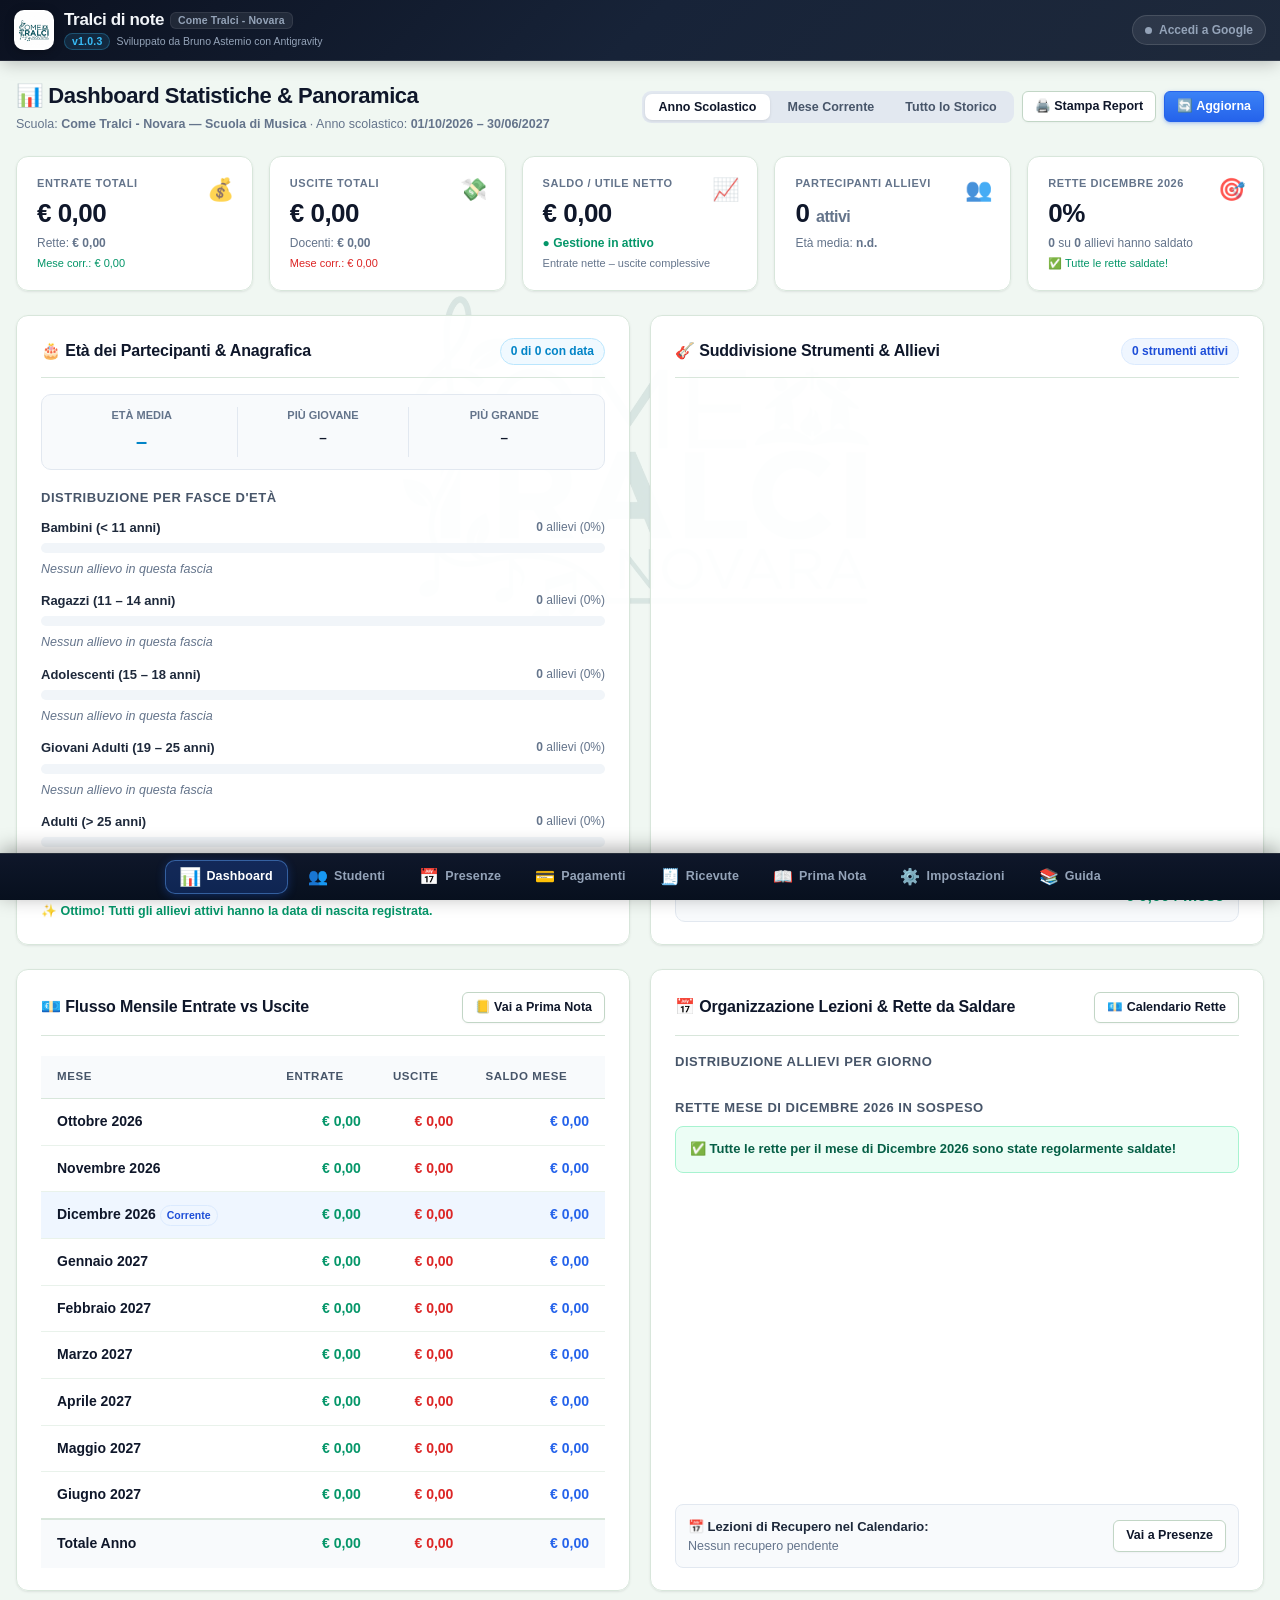
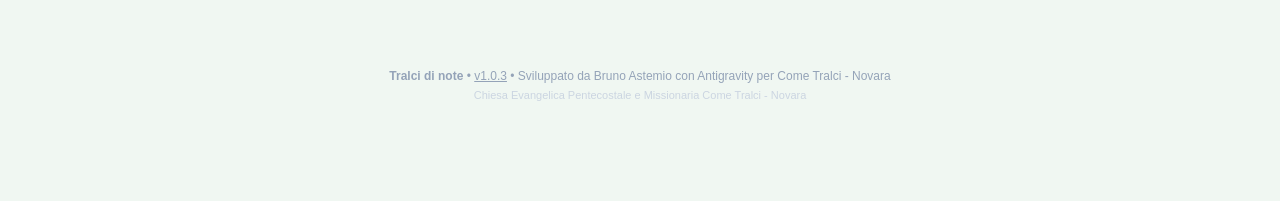
==== src/index.html @ cb4ef09a "Rende il progetto PWA autonomo al 100% con cartella src" ====
<!doctype html>
<html lang="it">
<head>
  <meta charset="utf-8">
  <meta name="viewport" content="width=device-width, initial-scale=1, viewport-fit=cover">
  <title>Tralci di note - Come Tralci - Novara</title>
  <link rel="icon" type="image/png" href="icon.png">
  <link rel="manifest" href="manifest.webmanifest">
  <meta name="theme-color" content="#2563eb">
  <link rel="apple-touch-icon" href="icon-192.png">
  <link rel="stylesheet" href="styles.css">
</head>
<body>
  <header class="top">
    <div class="top-main-bar">
      <div class="brand">
        <img src="logo.png" alt="Logo Tralci di note" class="logo-img" data-act="show-logo-modal" title="Clicca per visualizzare a dimensione intera">
        <div class="brand-text">
          <div class="title">
            <span class="app-name">Tralci di note</span>
            <span class="church-badge">Come Tralci - Novara</span>
          </div>
          <div class="meta-row">
            <span class="version-tag" id="app-version" data-act="show-changelog-modal" title="Clicca per visualizzare il registro versioni (Changelog)">v2.0</span>
            <span class="author-tag">Sviluppato da Bruno Astemio con Antigravity</span>
          </div>
          <div class="subtitle" id="school-name"></div>
        </div>
      </div>
      <div class="top-actions">
        <div id="cloud-status-slot"></div>
        <button type="button" class="btn-close-app" id="btn-close-app" data-act="app-close" title="Chiudi il gestionale Tralci di note">
          <span style="font-size:13px;line-height:1;">✕</span>
          <span class="close-lbl">Chiudi</span>
        </button>
      </div>
    </div>
  </header>

  <main id="view"><p class="loading">Caricamento...</p></main>

  <footer class="app-footer">
    <b>Tralci di note</b> • <span id="footer-version" data-act="show-changelog-modal" title="Clicca per visualizzare il registro versioni (Changelog)" style="cursor:pointer;text-decoration:underline;">v2.0</span> • Sviluppato da Bruno Astemio con Antigravity per Come Tralci - Novara<br>
    <span style="font-size:11px;color:#cbd5e1;">Chiesa Evangelica Pentecostale e Missionaria Come Tralci - Novara</span>
  </footer>

  <nav class="bottom-nav tabs" aria-label="Menu di navigazione">
    <a href="#dashboard" data-tab="dashboard" class="active">
      <span class="tab-ico">📊</span>
      <span class="tab-lbl">Dashboard</span>
    </a>
    <a href="#studenti" data-tab="studenti">
      <span class="tab-ico">👥</span>
      <span class="tab-lbl">Studenti</span>
    </a>
    <a href="#presenze" data-tab="presenze">
      <span class="tab-ico">📅</span>
      <span class="tab-lbl">Presenze</span>
    </a>
    <a href="#pagamenti" data-tab="pagamenti">
      <span class="tab-ico">💳</span>
      <span class="tab-lbl">Pagamenti</span>
    </a>
    <a href="#ricevute" data-tab="ricevute">
      <span class="tab-ico">🧾</span>
      <span class="tab-lbl">Ricevute</span>
    </a>
    <a href="#primanota" data-tab="primanota">
      <span class="tab-ico">📖</span>
      <span class="tab-lbl">Prima Nota</span>
    </a>
    <a href="#impostazioni" data-tab="impostazioni">
      <span class="tab-ico">⚙️</span>
      <span class="tab-lbl">Impostazioni</span>
    </a>
    <a href="#guida" data-tab="guida">
      <span class="tab-ico">📚</span>
      <span class="tab-lbl">Guida</span>
    </a>
  </nav>

  <dialog id="dlg"></dialog>
  <dialog id="dlg-prompt" class="dlg-prompt"></dialog>
  <div id="toasts"></div>

  <!-- Moduli Offline e Bridge Android -->
  <script src="pwa.js"></script>
  <script src="printTemplates.js"></script>
  <script src="driveClient.js"></script>
  <script src="localDbEngine.js"></script>
  <script src="app.js"></script>
</body>
</html>
---- src/styles.css ----
:root {
  --bg: #f0f7f2;
  --card: rgba(255, 255, 255, 0.94);
  --card-subtle: #e7f2e9;
  --ink: #0f172a;
  --ink-secondary: #334155;
  --muted: #64748b;
  --line: #d8e6db;
  --line-subtle: #e9f2eb;
  --line-strong: #c2d6c6;
  --primary: #2563eb;
  --primary-hover: #1d4ed8;
  --primary-light: #eff6ff;
  --primary-border: #bfdbfe;
  --primary-ink: #ffffff;
  --ok: #059669;
  --ok-bg: #ecfdf5;
  --ok-line: #a7f3d0;
  --due: #dc2626;
  --due-bg: #fff1f2;
  --due-line: #fecdd3;
  --warn: #d97706;
  --warn-bg: #fffbeb;
  --warn-line: #fde68a;
  --rec: #7c3aed;
  --rec-bg: #f5f3ff;
  --rec-line: #ddd6fe;
  --radius-sm: 6px;
  --radius: 12px;
  --radius-lg: 16px;
  --radius-pill: 9999px;
  --shadow-xs: 0 1px 2px rgba(15, 23, 42, 0.04);
  --shadow-sm: 0 1px 3px rgba(15, 23, 42, 0.06), 0 1px 2px rgba(15, 23, 42, 0.04);
  --shadow: 0 4px 14px -2px rgba(15, 23, 42, 0.06), 0 2px 6px -1px rgba(15, 23, 42, 0.03);
  --shadow-lg: 0 16px 36px -4px rgba(15, 23, 42, 0.12), 0 6px 14px -2px rgba(15, 23, 42, 0.06);
}

*,
*::before,
*::after {
  box-sizing: border-box;
}

html,
body {
  margin: 0;
  background: var(--bg);
  background-color: var(--bg);
  color: var(--ink);
  font: 14.5px/1.55 'Inter', -apple-system, BlinkMacSystemFont, 'Segoe UI', Roboto, Helvetica, Arial, sans-serif;
  -webkit-font-smoothing: antialiased;
  -moz-osx-font-smoothing: grayscale;
  min-height: 100vh;
  position: relative;
}

body::before {
  content: "";
  position: fixed;
  top: 50%;
  left: 50%;
  transform: translate(-50%, -50%);
  width: min(72vw, 560px);
  height: min(72vw, 560px);
  background: url("logo.png") no-repeat center center / contain;
  opacity: 0.10;
  /* Trasparenza al 90% (visibile al 10%) */
  pointer-events: none;
  z-index: 0;
}

a {
  color: var(--primary);
  text-decoration: none;
  transition: color 0.15s ease;
}

a:hover {
  color: var(--primary-hover);
  text-decoration: underline;
}

/* ==========================================================================
   HEADER SUPERIORE COMPATTO & BARRA NAVIGAZIONE INFERIORE (BOTTOM NAV)
   ========================================================================== */
.top {
  background: linear-gradient(135deg, #0b1120 0%, #172338 50%, #1e293b 100%);
  color: #fff;
  position: sticky;
  top: 0;
  z-index: 50;
  padding-top: env(safe-area-inset-top, 0px);
  box-shadow: 0 4px 16px -2px rgba(0, 0, 0, 0.25);
  border-bottom: 1px solid rgba(255, 255, 255, 0.1);
}

/* Livello Superiore: Brand, Titolo, Versione e Azioni sempre visibili */
.top-main-bar {
  display: flex;
  align-items: center;
  justify-content: space-between;
  gap: 10px;
  padding: 10px 14px;
}

.brand {
  display: flex;
  align-items: center;
  gap: 10px;
  flex: 1 1 auto;
  min-width: 0;
}

.logo-img {
  width: 40px;
  height: 40px;
  border-radius: 10px;
  object-fit: contain;
  background: #ffffff;
  padding: 2px;
  box-shadow: 0 2px 10px rgba(0, 0, 0, 0.25);
  display: inline-block;
  cursor: pointer;
  transition: transform 0.2s cubic-bezier(0.34, 1.56, 0.64, 1), box-shadow 0.2s ease;
  flex-shrink: 0;
}

.logo-img:hover {
  transform: scale(1.08) rotate(-1deg);
  box-shadow: 0 4px 16px rgba(0, 0, 0, 0.35);
}

.brand-text {
  display: flex;
  flex-direction: column;
  gap: 2px;
  min-width: 0;
}

.brand-text .title {
  display: flex;
  align-items: center;
  gap: 6px;
  flex-wrap: wrap;
  line-height: 1.2;
}

.app-name {
  font-size: 17px;
  font-weight: 800;
  letter-spacing: -0.02em;
  color: #ffffff;
  background: linear-gradient(180deg, #ffffff 0%, #e2e8f0 100%);
  -webkit-background-clip: text;
  -webkit-text-fill-color: transparent;
  white-space: nowrap;
}

.church-badge {
  font-size: 10.5px;
  font-weight: 600;
  color: #94a3b8;
  background: rgba(255, 255, 255, 0.08);
  padding: 1.5px 7px;
  border-radius: 6px;
  border: 1px solid rgba(255, 255, 255, 0.08);
  letter-spacing: 0.01em;
  white-space: nowrap;
}

.meta-row {
  display: flex;
  align-items: center;
  gap: 6px;
  flex-wrap: wrap;
  line-height: 1.25;
}

.version-tag {
  font-size: 10.5px;
  font-weight: 700;
  color: #38bdf8;
  background: rgba(56, 189, 248, 0.12);
  padding: 1px 7px;
  border-radius: 999px;
  border: 1px solid rgba(56, 189, 248, 0.28);
  cursor: pointer;
  transition: all 0.15s ease;
  letter-spacing: 0.02em;
  white-space: nowrap;
}

.version-tag:hover {
  background: rgba(56, 189, 248, 0.22);
  color: #7dd3fc;
  border-color: rgba(56, 189, 248, 0.5);
  box-shadow: 0 0 10px rgba(56, 189, 248, 0.25);
}

.author-tag {
  font-size: 10.5px;
  color: #94a3b8;
  font-weight: 500;
  white-space: nowrap;
  overflow: hidden;
  text-overflow: ellipsis;
}

.subtitle {
  display: none;
}

.top-actions {
  display: flex;
  align-items: center;
  gap: 8px;
  flex-shrink: 0;
}

@media (max-width: 560px) {
  .top-main-bar {
    padding: 8px 10px;
    gap: 6px;
  }

  .logo-img {
    width: 36px;
    height: 36px;
  }

  .app-name {
    font-size: 15.5px;
  }

  .church-badge {
    font-size: 9.5px;
    padding: 1px 5px;
  }

  .author-tag {
    display: none;
  }

  .cloud-pill {
    padding: 4px 8px !important;
    font-size: 11px !important;
  }

  .btn-close-app {
    padding: 5px 9px !important;
    font-size: 11px !important;
  }
}

/* ==========================================================================
   BARRA DI NAVIGAZIONE INFERIORE CON ICONE (BOTTOM NAVIGATION BAR)
   ========================================================================== */
.bottom-nav.tabs {
  position: fixed;
  bottom: 0;
  left: 0;
  right: 0;
  z-index: 95;
  display: flex;
  align-items: stretch;
  justify-content: space-between;
  gap: 2px;
  margin: 0;
  padding: 5px 6px calc(5px + env(safe-area-inset-bottom, 0px));
  background: linear-gradient(180deg, #0f172a 0%, #07101e 100%);
  border-top: 1px solid rgba(255, 255, 255, 0.12);
  box-shadow: 0 -4px 20px rgba(0, 0, 0, 0.35);
  overflow-x: auto;
  scrollbar-width: none;
  -webkit-overflow-scrolling: touch;
}

.bottom-nav.tabs::-webkit-scrollbar {
  display: none;
}

.bottom-nav.tabs a {
  flex: 1 0 58px;
  color: #94a3b8;
  text-decoration: none;
  padding: 5px 4px;
  border-radius: 10px;
  font-weight: 600;
  font-size: 10.5px;
  letter-spacing: 0.01em;
  transition: all 0.16s cubic-bezier(0.16, 1, 0.3, 1);
  white-space: nowrap;
  display: flex;
  flex-direction: column;
  align-items: center;
  justify-content: center;
  gap: 3px;
  user-select: none;
  -webkit-tap-highlight-color: transparent;
}

.bottom-nav.tabs a .tab-ico {
  font-size: 19px;
  line-height: 1.1;
  transition: transform 0.16s ease;
}

.bottom-nav.tabs a .tab-lbl {
  font-size: 10px;
  line-height: 1.1;
  text-align: center;
}

.bottom-nav.tabs a:hover {
  background: rgba(255, 255, 255, 0.08);
  color: #f8fafc;
  text-decoration: none;
}

.bottom-nav.tabs a.active {
  background: rgba(37, 99, 235, 0.25);
  color: #ffffff;
  border: 1px solid rgba(96, 165, 250, 0.45);
  box-shadow: 0 2px 10px rgba(37, 99, 235, 0.3);
  font-weight: 700;
}

.bottom-nav.tabs a.active .tab-ico {
  transform: scale(1.12);
}

@media (min-width: 769px) {
  .bottom-nav.tabs {
    justify-content: center;
    gap: 6px;
    padding: 6px 16px;
  }

  .bottom-nav.tabs a {
    flex: 0 1 auto;
    flex-direction: row;
    gap: 6px;
    padding: 7px 14px;
    font-size: 13px;
  }

  .bottom-nav.tabs a .tab-ico {
    font-size: 16px;
  }

  .bottom-nav.tabs a .tab-lbl {
    font-size: 12.5px;
  }
}

.app-footer {
  text-align: center;
  padding: 20px 16px 96px;
  color: #94a3b8;
  font-size: 12px;
  line-height: 1.6;
}

/* ==========================================================================
   LAYOUT PRINCIPALE
   ========================================================================== */
main {
  max-width: 1320px;
  margin: 0 auto;
  padding: 18px 16px 32px;
  position: relative;
  z-index: 1;
}

.loading {
  color: var(--muted);
  font-size: 15px;
  padding: 60px 0;
  text-align: center;
  font-weight: 500;
}

/* ==========================================================================
   TOOLBAR E CONTROLLI
   ========================================================================== */
.toolbar {
  display: flex;
  align-items: center;
  gap: 12px;
  flex-wrap: wrap;
  margin-bottom: 20px;
}

.toolbar h2 {
  margin: 0;
  font-size: 21px;
  font-weight: 800;
  color: #0f172a;
  letter-spacing: -0.02em;
  display: flex;
  align-items: center;
  gap: 8px;
}

.toolbar h3 {
  margin: 0;
  font-size: 16.5px;
  font-weight: 700;
  color: #0f172a;
}

.spacer {
  flex: 1;
}

.muted {
  color: var(--muted);
  font-weight: 400;
}

.small {
  font-size: 12.5px;
}

.right {
  text-align: right;
}

.num {
  text-align: right;
  font-variant-numeric: tabular-nums;
  white-space: nowrap;
}

.warn {
  color: var(--warn);
}

/* ==========================================================================
   CARD CONTENITORI
   ========================================================================== */
.card {
  background: var(--card);
  border: 1px solid var(--line);
  border-radius: var(--radius);
  box-shadow: var(--shadow-sm);
  overflow: auto;
  transition: box-shadow 0.2s ease, border-color 0.2s ease;
}

.card:hover {
  border-color: #cbd5e1;
}

.card.pad {
  padding: 24px 26px;
  margin-bottom: 22px;
  overflow: visible;
}

.card h3 {
  margin: 0 0 16px;
  font-size: 16px;
  font-weight: 700;
  color: #0f172a;
  letter-spacing: -0.01em;
}

/* ==========================================================================
   PULSANTI (DESIGN SYSTEM 2.0)
   ========================================================================== */
.btn {
  font: inherit;
  font-weight: 600;
  padding: 8px 16px;
  border-radius: 8px;
  cursor: pointer;
  border: 1px solid var(--line-strong);
  background: #ffffff;
  color: var(--ink);
  white-space: nowrap;
  display: inline-flex;
  align-items: center;
  justify-content: center;
  gap: 6px;
  transition: all 0.16s ease;
  user-select: none;
  box-shadow: 0 1px 2px rgba(15, 23, 42, 0.04);
}

.btn:hover {
  border-color: #94a3b8;
  background: #f8fafc;
  color: #0f172a;
  box-shadow: 0 2px 5px rgba(15, 23, 42, 0.08);
}

.btn:active {
  transform: translateY(1px);
}

.btn.primary {
  background: linear-gradient(180deg, #3b82f6 0%, #2563eb 100%);
  color: #ffffff;
  border-color: #2563eb;
  box-shadow: 0 1px 3px rgba(37, 99, 235, 0.3), 0 2px 6px rgba(37, 99, 235, 0.15);
}

.btn.primary:hover {
  background: linear-gradient(180deg, #2563eb 0%, #1d4ed8 100%);
  border-color: #1d4ed8;
  box-shadow: 0 2px 8px rgba(37, 99, 235, 0.4);
  color: #ffffff;
}

.btn.danger {
  color: #e11d48;
  border-color: #fecdd3;
  background: #ffffff;
}

.btn.danger:hover {
  background: #fff1f2;
  border-color: #fda4af;
  color: #be123c;
  box-shadow: 0 2px 6px rgba(225, 29, 72, 0.15);
}

.btn.small {
  padding: 5px 12px;
  font-size: 12.5px;
  font-weight: 600;
  border-radius: 6px;
}

.btn.icon {
  padding: 6px 12px;
  font-size: 17px;
  line-height: 1;
}

/* ==========================================================================
   INPUT, FORM & CONTROLLI
   ========================================================================== */
input,
select,
textarea {
  font: inherit;
  color: inherit;
  width: 100%;
  padding: 8.5px 13px;
  border: 1px solid var(--line-strong);
  border-radius: 8px;
  background: #ffffff;
  transition: border-color 0.15s ease, box-shadow 0.15s ease;
  font-size: 14px;
}

input:focus,
select:focus,
textarea:focus {
  outline: none;
  border-color: var(--primary);
  box-shadow: 0 0 0 3px rgba(37, 99, 235, 0.14);
}

.toolbar input[type=search] {
  width: 270px;
  border-radius: 999px;
  padding-left: 14px;
  background: #ffffff;
}

.toolbar select {
  width: auto;
  border-radius: 8px;
}

label {
  display: block;
  font-size: 12.5px;
  font-weight: 600;
  color: #475569;
  margin-bottom: 12px;
  letter-spacing: 0.01em;
}

label>input,
label>select,
label>textarea {
  margin-top: 5px;
  color: var(--ink);
  font-weight: 400;
}

label.check {
  display: flex;
  gap: 8px;
  align-items: center;
  color: var(--ink);
  font-size: 13.5px;
  font-weight: 400;
  cursor: pointer;
}

label.check input {
  width: auto;
  margin: 0;
  cursor: pointer;
}

.grid2 {
  display: grid;
  grid-template-columns: 1fr 1fr;
  gap: 0 16px;
}

@media (max-width: 640px) {
  .grid2 {
    grid-template-columns: 1fr;
  }
}

.grid3 {
  display: grid;
  grid-template-columns: repeat(3, 1fr);
  gap: 14px;
}

.grid4 {
  display: grid;
  grid-template-columns: repeat(4, 1fr);
  gap: 14px;
}

@media (max-width: 768px) {

  .grid3,
  .grid4 {
    grid-template-columns: 1fr;
  }
}

/* ==========================================================================
   TAGS & BADGES
   ========================================================================== */
.tag {
  background: #eff6ff;
  color: #1d4ed8;
  padding: 3px 10px;
  border-radius: 999px;
  font-size: 12px;
  font-weight: 600;
  border: 1px solid #dbeafe;
  display: inline-flex;
  align-items: center;
  gap: 4px;
}

.badge {
  padding: 3px 10px;
  border-radius: 999px;
  font-size: 12px;
  font-weight: 700;
  display: inline-block;
  letter-spacing: 0.02em;
}

.badge.ok {
  background: var(--ok-bg);
  color: var(--ok);
  border: 1px solid var(--ok-line);
}

.badge.off {
  background: #f1f5f9;
  color: var(--muted);
  border: 1px solid var(--line);
}

.badge.entrata {
  background: var(--ok-bg);
  color: var(--ok);
  border: 1px solid var(--ok-line);
}

.badge.uscita {
  background: var(--due-bg);
  color: var(--due);
  border: 1px solid var(--due-line);
}

.badge.fattura-ok {
  background: var(--ok-bg);
  color: var(--ok);
  border: 1px solid var(--ok-line);
}

.badge.fattura-wait {
  background: var(--warn-bg);
  color: var(--warn);
  border: 1px solid var(--warn-line);
}

.badge.warn {
  background: var(--warn-bg);
  color: var(--warn);
  border: 1px solid var(--warn-line);
}

/* ==========================================================================
   TABELLE DATI
   ========================================================================== */
.tbl {
  width: 100%;
  border-collapse: collapse;
}

.tbl th {
  text-align: left;
  font-size: 11.5px;
  text-transform: uppercase;
  letter-spacing: 0.05em;
  color: #475569;
  font-weight: 700;
  padding: 12px 16px;
  border-bottom: 1px solid var(--line);
  background: #f8fafc;
  position: sticky;
  top: 0;
  z-index: 2;
}

.tbl td {
  padding: 12px 16px;
  border-bottom: 1px solid var(--line-subtle);
  vertical-align: middle;
  font-size: 14px;
}

.tbl tbody tr {
  transition: background-color 0.12s ease;
}

.tbl tbody tr:hover td {
  background: #f8faff;
}

.tbl tr.dim td {
  opacity: 0.55;
}

.tbl tfoot td {
  font-weight: 700;
  background: #f8fafc;
  border-bottom: 0;
  border-top: 2px solid var(--line);
  padding: 13px 16px;
}

.tbl .empty {
  text-align: center;
  color: var(--muted);
  padding: 44px;
  font-size: 14.5px;
}

.tbl td.sticky,
.tbl th.sticky {
  position: sticky;
  left: 0;
  background: #ffffff;
  z-index: 3;
  min-width: 200px;
  box-shadow: 4px 0 8px -2px rgba(15, 23, 42, 0.04);
}

.tbl th.sticky {
  background: #f8fafc;
  z-index: 4;
}

.tbl tbody tr:hover td.sticky {
  background: #f8faff;
}

/* ==========================================================================
   GRIGLIA PAGAMENTI (CALENDARIO RETTE)
   ========================================================================== */
.grid-pay th:not(.sticky) {
  text-align: center;
}

.cell {
  text-align: center;
  cursor: pointer;
  font-size: 13px;
  min-width: 90px;
  padding: 8px 10px !important;
  transition: all 0.12s ease;
}

.cell small {
  display: block;
  font-size: 11px;
  opacity: 0.85;
  font-weight: 500;
  margin-top: 1px;
}

.cell.paid {
  background: #f0fdf4;
  color: #065f46;
  font-weight: 700;
  border-radius: 6px;
  border: 1px solid #bbf7d0;
}

.cell.due {
  background: #fff1f2;
  color: #9f1239;
  font-size: 12px;
  font-weight: 700;
  border-radius: 6px;
  border: 1px solid #fecdd3;
}

.cell.todo {
  color: #94a3b8;
  font-size: 16px;
  font-weight: 600;
  border-radius: 6px;
}

.cell.none {
  cursor: default;
}

.tbl tbody tr:hover td.cell.paid {
  background: #dcfce7;
  border-color: #86efac;
}

.tbl tbody tr:hover td.cell.due {
  background: #ffe4e6;
  border-color: #fda4af;
}

.tbl tbody tr:hover td.cell.todo {
  background: #eff6ff;
  color: var(--primary);
}

/* ==========================================================================
   STATISTICHE GENERALI (KPI CARDS)
   ========================================================================== */
.stats {
  display: grid;
  grid-template-columns: repeat(auto-fit, minmax(230px, 1fr));
  gap: 16px;
  margin-bottom: 22px;
}

.stat {
  background: var(--card);
  border: 1px solid var(--line);
  border-radius: var(--radius);
  box-shadow: var(--shadow-sm);
  padding: 20px 22px;
  position: relative;
  overflow: hidden;
  transition: transform 0.15s ease, box-shadow 0.15s ease;
}

.stat:hover {
  transform: translateY(-2px);
  box-shadow: var(--shadow);
}

.stat .k {
  font-size: 11.5px;
  color: var(--muted);
  font-weight: 700;
  text-transform: uppercase;
  letter-spacing: 0.05em;
}

.stat .v {
  font-size: 27px;
  font-weight: 800;
  margin-top: 6px;
  letter-spacing: -0.02em;
  line-height: 1.15;
}

.stat .v.ok {
  color: var(--ok);
}

.stat .v.due {
  color: var(--due);
}

.stat .v.bal {
  color: var(--primary);
}

.stat .names {
  font-size: 12px;
  color: var(--muted);
  margin-top: 6px;
  font-weight: 500;
}

/* ==========================================================================
   GRIGLIA PRESENZE
   ========================================================================== */
.grid-att th.day {
  text-align: center;
  cursor: pointer;
  font-size: 11px;
  line-height: 1.25;
  min-width: 50px;
  padding: 10px 6px;
  transition: background-color 0.15s ease;
}

.grid-att th.day b {
  font-size: 14.5px;
  color: var(--ink);
}

.grid-att th.day:hover {
  background: #eff6ff;
}

.grid-att th.day.today {
  box-shadow: inset 0 -3px 0 var(--primary);
  background: #eff6ff;
  color: var(--primary);
}

.grid-att th.day.closed {
  background: #f1f5f9;
  text-decoration: line-through;
  color: #94a3b8;
}

.grid-att th.day.out-of-year {
  opacity: 0.45;
  background: #e2e8f0;
}

.pc {
  text-align: center;
  font-weight: 700;
  width: 50px;
  padding: 8px 4px !important;
  font-size: 13.5px;
}

.pc[data-act] {
  cursor: pointer;
  user-select: none;
  transition: transform 0.1s ease, outline 0.1s ease;
}

.pc[data-act]:hover {
  outline: 2px solid #93c5fd;
  outline-offset: -2px;
  border-radius: 4px;
}

.pc.off {
  background: repeating-linear-gradient(45deg, #f8fafc, #f8fafc 4px, #f1f5f9 4px, #f1f5f9 8px);
}

.pc.closed {
  background: #f1f5f9;
  color: var(--muted);
}

.pc.out-of-year {
  background: repeating-linear-gradient(45deg, #f1f5f9, #f1f5f9 4px, #e2e8f0 4px, #e2e8f0 8px);
  color: #94a3b8;
  cursor: default;
}

.pc.p {
  background: #f0fdf4;
  color: #166534;
}

.pc.a {
  background: #fff1f2;
  color: #be123c;
}

.pc.g {
  background: #fffbeb;
  color: #b45309;
}

.pc.r {
  background: #f5f3ff;
  color: #6b21a8;
}

.pc.rec {
  background: #e0f2fe;
  color: #0369a1;
  font-size: 12px;
}

.pc.pc-both {
  padding: 3px 2px !important;
  background: #f0f9ff;
  border-left: 2px solid #0284c7;
  border-right: 2px solid #0284c7;
}

.pc-both-container {
  display: flex;
  align-items: center;
  justify-content: center;
  gap: 3px;
  flex-wrap: nowrap;
}

.badge-val {
  display: inline-flex;
  align-items: center;
  justify-content: center;
  min-width: 22px;
  height: 24px;
  padding: 0 4px;
  border-radius: 4px;
  font-weight: 800;
  font-size: 13px;
  cursor: pointer;
  transition: transform 0.1s ease, filter 0.1s ease;
}

.badge-val:hover {
  transform: scale(1.15);
  filter: brightness(0.95);
}

.badge-val.p {
  background: #dcfce7;
  color: #166534;
  border: 1px solid #86efac;
}

.badge-val.a {
  background: #fee2e2;
  color: #991b1b;
  border: 1px solid #fca5a5;
}

.badge-val.g {
  background: #fef3c7;
  color: #92400e;
  border: 1px solid #fde68a;
}

.badge-val.r {
  background: #ede9fe;
  color: #5b21b6;
  border: 1px solid #ddd6fe;
}

.badge-val.empty {
  background: #f8fafc;
  color: #94a3b8;
  border: 1px dashed #cbd5e1;
}

.badge-rec-pill {
  display: inline-flex;
  align-items: center;
  justify-content: center;
  background: #0284c7;
  color: #ffffff !important;
  font-size: 9.5px;
  font-weight: 800;
  padding: 2px 4px;
  border-radius: 4px;
  letter-spacing: 0.3px;
  cursor: pointer;
  transition: transform 0.1s ease, background-color 0.1s ease;
  box-shadow: 0 1px 2px rgba(2, 132, 199, 0.25);
}

.badge-rec-pill:hover {
  background: #0369a1;
  transform: scale(1.12);
}

.badge-rec-da {
  color: #d97706;
  font-weight: 700;
  white-space: nowrap;
}

.badge-rec-ok {
  color: #059669;
  font-weight: 700;
  white-space: nowrap;
}

.legend {
  display: flex;
  gap: 16px;
  flex-wrap: wrap;
  font-size: 12.5px;
  color: var(--muted);
  margin-top: 16px;
  padding: 12px 16px;
  background: #ffffff;
  border: 1px solid var(--line);
  border-radius: var(--radius-sm);
}

.legend span::before {
  content: attr(data-l);
  display: inline-block;
  width: 22px;
  text-align: center;
  font-weight: 700;
  border-radius: 4px;
  margin-right: 6px;
}

.legend .p::before {
  background: #ecfdf5;
  color: #059669;
}

.legend .a::before {
  background: #fff1f2;
  color: #dc2626;
}

.legend .g::before {
  background: #fffbeb;
  color: #d97706;
}

.legend .r::before {
  background: #f5f3ff;
  color: #7c3aed;
}

.legend .rec::before {
  background: #e0f2fe;
  color: #0284c7;
  width: auto;
  padding: 0 6px;
}

.month-nav {
  display: flex;
  align-items: center;
  gap: 8px;
}

.month-nav strong {
  min-width: 160px;
  text-align: center;
  font-size: 16.5px;
  font-weight: 700;
  color: #0f172a;
}

/* ==========================================================================
   DIALOGHI E MODALI (DESIGN SYSTEM 2.0)
   ========================================================================== */
dialog {
  border: 0;
  border-radius: var(--radius-lg);
  padding: 0;
  width: min(780px, 94vw);
  max-width: 96vw;
  max-height: 88vh;
  box-shadow: 0 25px 65px -10px rgba(15, 23, 42, 0.35), 0 10px 25px -5px rgba(15, 23, 42, 0.2);
  color: var(--ink);
  background: var(--card);
  overflow: hidden;
  resize: both;
  min-width: min(440px, 94vw);
  min-height: 220px;
}

dialog.dlg-wide {
  width: min(980px, 96vw);
}

dialog.dlg-fullscreen {
  width: 98vw !important;
  height: 95vh !important;
  max-width: 98vw !important;
  max-height: 95vh !important;
  border-radius: 8px;
  resize: none;
}

dialog.dlg-prompt {
  width: min(520px, 94vw);
  max-width: 520px;
  min-width: 320px;
  min-height: auto;
  resize: none;
}

dialog.dlg-prompt .dlg-form {
  min-height: auto;
  max-height: 90vh;
}

dialog.dlg-prompt .dlg-body {
  padding: 20px 26px 14px;
}

dialog.dlg-prompt footer {
  padding: 14px 26px;
}

dialog::backdrop {
  background: rgba(15, 23, 42, 0.65);
  backdrop-filter: blur(4px);
}

.dlg-form {
  display: flex;
  flex-direction: column;
  height: 100%;
  max-height: 90vh;
  min-height: 200px;
}

dialog.dlg-fullscreen .dlg-form {
  max-height: 95vh;
}

.dlg-form header {
  display: flex;
  align-items: center;
  gap: 12px;
  padding: 16px 24px;
  border-bottom: 1px solid var(--line);
  background: #ffffff;
  flex-shrink: 0;
}

.dlg-form header h3 {
  margin: 0;
  font-size: 18px;
  font-weight: 700;
  flex: 1;
  color: var(--ink);
  letter-spacing: -0.01em;
}

.dlg-form .x,
.dlg-form .btn-icon-subtle {
  border: 0;
  background: none;
  cursor: pointer;
  color: var(--muted);
  border-radius: 8px;
  display: inline-flex;
  align-items: center;
  justify-content: center;
  transition: all 0.15s ease;
}

.dlg-form .x {
  font-size: 24px;
  line-height: 1;
  width: 34px;
  height: 34px;
}

.dlg-form .btn-icon-subtle {
  font-size: 17px;
  width: 34px;
  height: 34px;
}

.dlg-form .x:hover,
.dlg-form .btn-icon-subtle:hover {
  background: #f1f5f9;
  color: var(--ink);
}

.dlg-body {
  padding: 22px 26px 16px;
  overflow-y: auto;
  overflow-x: hidden;
  flex: 1;
  min-height: 0;
}

.dlg-body .lead {
  font-size: 16px;
  font-weight: 600;
  margin: 0 0 16px;
  color: #1e293b;
}

.dlg-form footer {
  display: flex;
  gap: 10px;
  padding: 14px 26px;
  border-top: 1px solid var(--line);
  background: #f8fafc;
  flex-wrap: wrap;
  flex-shrink: 0;
  align-items: center;
}

.menu-list {
  display: grid;
  gap: 8px;
  margin-bottom: 14px;
}

.menu-list .btn {
  text-align: left;
  padding: 12px 14px;
}

/* ==========================================================================
   NOTIFICHE TOASTS
   ========================================================================== */
#toasts {
  position: fixed;
  bottom: 82px;
  right: 16px;
  left: 16px;
  display: grid;
  justify-items: end;
  gap: 10px;
  z-index: 999;
  pointer-events: none;
}

.toast {
  pointer-events: auto;
  background: #0f172a;
  color: #ffffff;
  padding: 12px 18px;
  border-radius: 10px;
  box-shadow: var(--shadow-lg);
  font-weight: 600;
  font-size: 13.5px;
  max-width: min(400px, 92vw);
  animation: toastIn 0.22s cubic-bezier(0.16, 1, 0.3, 1);
  border: 1px solid rgba(255, 255, 255, 0.1);
  display: flex;
  align-items: center;
  gap: 8px;
}

.toast.err {
  background: #e11d48;
  border-color: #f43f5e;
}

@keyframes toastIn {
  from {
    transform: translateY(12px) scale(0.96);
    opacity: 0;
  }

  to {
    transform: translateY(0) scale(1);
    opacity: 1;
  }
}

/* ==========================================================================
   BANNER INFORMATIVI E SEGMENTED CONTROLS
   ========================================================================== */
.info-banner {
  background: #eff6ff;
  border: 1px solid #bfdbfe;
  border-radius: 10px;
  padding: 14px 18px;
  font-size: 13.5px;
  color: #1e40af;
  margin-bottom: 18px;
  line-height: 1.55;
}

.segmented-ctrl {
  display: inline-flex;
  background: #e2e8f0;
  padding: 3px;
  border-radius: 9px;
  gap: 3px;
}

.segmented-ctrl button {
  border: 0;
  background: transparent;
  padding: 6px 14px;
  border-radius: 7px;
  font-weight: 600;
  cursor: pointer;
  color: #475569;
  font-size: 12.5px;
  transition: all 0.15s ease;
  user-select: none;
}

.segmented-ctrl button.active {
  background: #ffffff;
  color: #0f172a;
  box-shadow: 0 1px 3px rgba(0, 0, 0, 0.1);
}

.segmented-ctrl button:hover:not(.active) {
  color: #0f172a;
}

/* ==========================================================================
   GOOGLE DRIVE CLOUD PILL & STATUS
   ========================================================================== */
#cloud-status-slot {
  display: flex;
  align-items: center;
}

.cloud-pill {
  display: inline-flex;
  align-items: center;
  gap: 7px;
  background: rgba(255, 255, 255, 0.1);
  color: #e2e8f0;
  padding: 5px 12px;
  border-radius: 999px;
  font-size: 12px;
  font-weight: 600;
  border: 1px solid rgba(255, 255, 255, 0.15);
  cursor: pointer;
  transition: all 0.15s ease;
  user-select: none;
}

.cloud-pill:hover {
  background: rgba(255, 255, 255, 0.18);
  color: #ffffff;
  border-color: rgba(255, 255, 255, 0.3);
}

.cloud-pill .dot {
  width: 7px;
  height: 7px;
  border-radius: 50%;
  display: inline-block;
}

.cloud-pill.connected {
  background: rgba(16, 185, 129, 0.15);
  border-color: rgba(16, 185, 129, 0.35);
  color: #a7f3d0;
}

.cloud-pill.connected .dot {
  background: #10b981;
  box-shadow: 0 0 8px #10b981;
}

.cloud-pill.just-synced {
  background: rgba(16, 185, 129, 0.28);
  border-color: rgba(16, 185, 129, 0.6);
  color: #6ee7b7;
  box-shadow: 0 0 12px rgba(16, 185, 129, 0.35);
  animation: pulseGreen 1.5s ease-in-out infinite;
}

.cloud-pill.just-synced .dot {
  background: #10b981;
  box-shadow: 0 0 10px #10b981;
}

.cloud-pill.syncing {
  background: rgba(59, 130, 246, 0.22);
  border-color: rgba(59, 130, 246, 0.5);
  color: #bfdbfe;
}

.cloud-pill.syncing .dot {
  background: #3b82f6;
  animation: pulseDot 0.8s infinite;
}

.cloud-spinner-icon {
  display: inline-block;
  animation: spinIcon 1s linear infinite;
  font-size: 11px;
  margin-left: 2px;
}

@keyframes spinIcon {
  from {
    transform: rotate(0deg);
  }

  to {
    transform: rotate(360deg);
  }
}

@keyframes pulseGreen {
  0% {
    transform: scale(1);
  }

  50% {
    transform: scale(1.02);
  }

  100% {
    transform: scale(1);
  }
}

.cloud-quick-btn {
  background: rgba(255, 255, 255, 0.1);
  border: 1px solid rgba(255, 255, 255, 0.15);
  color: inherit;
  cursor: pointer;
  padding: 2px 5px;
  border-radius: 999px;
  font-size: 10px;
  opacity: 0.75;
  transition: all 0.15s ease;
  line-height: 1;
  display: inline-flex;
  align-items: center;
  margin-left: 3px;
}

.cloud-quick-btn:hover {
  opacity: 1;
  background: rgba(255, 255, 255, 0.25);
  transform: rotate(45deg);
}

.cloud-pill.offline {
  background: rgba(255, 255, 255, 0.08);
  border-color: rgba(255, 255, 255, 0.12);
  color: #94a3b8;
}

.cloud-pill.offline .dot {
  background: #94a3b8;
}

.cloud-pill.error {
  background: rgba(239, 68, 68, 0.2);
  border-color: rgba(239, 68, 68, 0.4);
  color: #fca5a5;
}

.cloud-pill.error .dot {
  background: #ef4444;
}

@keyframes pulseDot {
  0% {
    opacity: 0.4;
  }

  50% {
    opacity: 1;
  }

  100% {
    opacity: 0.4;
  }
}

/* Tasto Chiudi Applicazione in testata */
.btn-close-app {
  display: inline-flex;
  align-items: center;
  gap: 6px;
  background: rgba(239, 68, 68, 0.12);
  color: #fca5a5;
  border: 1px solid rgba(239, 68, 68, 0.28);
  padding: 5px 12px;
  border-radius: 999px;
  font-size: 12px;
  font-weight: 700;
  cursor: pointer;
  transition: all 0.16s ease;
  user-select: none;
}

.btn-close-app:hover {
  background: rgba(239, 68, 68, 0.28);
  border-color: rgba(239, 68, 68, 0.55);
  color: #ffffff;
  box-shadow: 0 0 12px rgba(239, 68, 68, 0.35);
  transform: translateY(-1px);
}

.btn-close-app:active {
  transform: translateY(0);
}

.cloud-status-box {
  background: #f8fafc;
  border: 1px solid #e2e8f0;
  border-radius: 10px;
  padding: 16px;
  margin-bottom: 18px;
  display: flex;
  flex-direction: column;
  gap: 8px;
}

.cloud-status-box.active {
  background: #f0fdf4;
  border-color: #bbf7d0;
}

.cloud-status-box.inactive {
  background: #f8fafc;
  border-color: #e2e8f0;
}

.cloud-step-list {
  margin: 8px 0;
  padding-left: 20px;
  line-height: 1.6;
}

.cloud-step-list li {
  margin-bottom: 6px;
}

.code-inline {
  background: #f1f5f9;
  padding: 2px 6px;
  border-radius: 4px;
  font-family: monospace;
  font-size: 13px;
  color: #0f172a;
}

.guide-toggle {
  cursor: pointer;
  color: var(--primary);
  font-weight: 600;
  font-size: 13.5px;
  display: inline-flex;
  align-items: center;
  gap: 6px;
  margin-top: 6px;
}

.guide-content {
  background: #f1f5f9;
  border: 1px solid #cbd5e1;
  border-radius: 8px;
  padding: 16px;
  margin-top: 10px;
  font-size: 13.5px;
  line-height: 1.55;
}

/* ==========================================================================
   CHANGELOG TIMELINE (REGISTRO DELLE VERSIONI)
   ========================================================================== */
.changelog-timeline {
  display: flex;
  flex-direction: column;
  gap: 14px;
  margin-top: 12px;
}

.changelog-entry {
  background: #ffffff;
  border: 1px solid #e2e8f0;
  border-radius: 10px;
  padding: 16px 18px;
  transition: box-shadow 0.15s ease, border-color 0.15s ease;
}

.changelog-entry:hover {
  box-shadow: 0 4px 12px rgba(0, 0, 0, 0.05);
  border-color: #cbd5e1;
}

.changelog-entry.current {
  border-color: #3b82f6;
  background: #f8fafc;
}

.changelog-header {
  display: flex;
  align-items: center;
  justify-content: space-between;
  flex-wrap: wrap;
  gap: 8px;
  margin-bottom: 4px;
}

.changelog-badge {
  display: inline-flex;
  align-items: center;
  gap: 8px;
  font-weight: 700;
  font-size: 14px;
  color: #1e3a8a;
}

.changelog-badge .pill-cur {
  background: #2563eb;
  color: #ffffff;
  font-size: 10px;
  font-weight: 700;
  padding: 2px 7px;
  border-radius: 999px;
  text-transform: uppercase;
  letter-spacing: 0.05em;
}

.changelog-date {
  font-size: 12px;
  color: #64748b;
  font-weight: 500;
}

.changelog-title {
  font-size: 14.5px;
  font-weight: 700;
  color: #0f172a;
  margin: 6px 0 6px 0;
}

.changelog-highlight {
  font-size: 13px;
  color: #334155;
  margin-bottom: 8px;
  line-height: 1.5;
}

.changelog-list {
  margin: 0;
  padding-left: 20px;
  font-size: 12.5px;
  color: #475569;
  line-height: 1.55;
}

.changelog-list li {
  margin-bottom: 4px;
}

/* ==========================================================================
   GUIDA & WIKI
   ========================================================================== */
.wiki-header {
  background: linear-gradient(135deg, #1e3a8a 0%, #2563eb 100%);
  color: #fff;
  padding: 26px 30px;
  border-radius: var(--radius);
  margin-bottom: 22px;
  box-shadow: var(--shadow);
}

.wiki-header h1 {
  margin: 0 0 6px 0;
  font-size: 23px;
  font-weight: 800;
  color: #ffffff;
  letter-spacing: -0.01em;
}

.wiki-header p {
  margin: 0;
  color: #bfdbfe;
  font-size: 13.5px;
  line-height: 1.5;
}

.wiki-actions {
  display: flex;
  gap: 10px;
  flex-wrap: wrap;
  margin-top: 16px;
}

.wiki-filter-bar {
  display: flex;
  align-items: center;
  gap: 12px;
  flex-wrap: wrap;
  margin-bottom: 22px;
}

.wiki-pills {
  display: flex;
  gap: 6px;
  flex-wrap: wrap;
}

.wiki-pill {
  padding: 5px 13px;
  border-radius: 999px;
  font-size: 12px;
  font-weight: 600;
  border: 1px solid var(--line-strong);
  background: #ffffff;
  color: var(--ink-secondary);
  cursor: pointer;
  transition: all 0.15s ease;
}

.wiki-pill:hover {
  background: #f1f5f9;
  border-color: #94a3b8;
}

.wiki-pill.active {
  background: #2563eb;
  color: #ffffff;
  border-color: #2563eb;
  box-shadow: 0 2px 6px rgba(37, 99, 235, 0.25);
}

.wiki-grid {
  display: grid;
  grid-template-columns: repeat(auto-fit, minmax(360px, 1fr));
  gap: 20px;
  margin-bottom: 30px;
}

.wiki-card {
  background: var(--card);
  border: 1px solid var(--line);
  border-radius: var(--radius);
  padding: 22px 24px;
  box-shadow: var(--shadow-sm);
  transition: box-shadow 0.2s ease, border-color 0.2s ease;
}

.wiki-card:hover {
  box-shadow: var(--shadow);
  border-color: #cbd5e1;
}

.wiki-card-title {
  display: flex;
  align-items: center;
  gap: 10px;
  font-size: 16px;
  font-weight: 700;
  color: #0f172a;
  margin: 0 0 10px 0;
  padding-bottom: 8px;
  border-bottom: 1.5px solid #e2e8f0;
}

.wiki-step-list {
  padding-left: 20px;
  margin: 10px 0;
  color: #334155;
  font-size: 13px;
  line-height: 1.6;
}

.wiki-step-list li {
  margin-bottom: 7px;
}

.wiki-tip {
  background: #f0fdf4;
  border: 1px solid #bbf7d0;
  border-radius: 8px;
  padding: 10px 14px;
  margin: 12px 0 6px;
  font-size: 12.5px;
  color: #166534;
  line-height: 1.5;
}

.wiki-warning {
  background: #fffbeb;
  border: 1px solid #fde68a;
  border-radius: 8px;
  padding: 10px 14px;
  margin: 12px 0 6px;
  font-size: 12.5px;
  color: #92400e;
  line-height: 1.5;
}

.wiki-legend {
  display: flex;
  gap: 8px;
  flex-wrap: wrap;
  margin: 10px 0;
}

.wiki-legend-item {
  display: inline-flex;
  align-items: center;
  gap: 6px;
  padding: 4px 10px;
  border-radius: 6px;
  font-size: 12px;
  font-weight: 600;
}

/* ==========================================================================
   DASHBOARD & STATISTICHE (DESIGN SYSTEM 2.0)
   ========================================================================== */
.dash-header {
  display: flex;
  justify-content: space-between;
  align-items: center;
  flex-wrap: wrap;
  gap: 14px;
  margin-bottom: 22px;
}

.dash-title-group h2 {
  margin: 0;
  font-size: 22px;
  font-weight: 800;
  color: #0f172a;
  letter-spacing: -0.02em;
}

.dash-stats-grid {
  display: grid;
  grid-template-columns: repeat(auto-fit, minmax(210px, 1fr));
  gap: 16px;
  margin-bottom: 24px;
}

.dash-kpi {
  background: var(--card);
  border: 1px solid var(--line);
  border-radius: var(--radius);
  box-shadow: var(--shadow-sm);
  padding: 18px 20px;
  position: relative;
  overflow: hidden;
  transition: transform 0.15s ease, box-shadow 0.15s ease, border-color 0.15s ease;
}

.dash-kpi:hover {
  transform: translateY(-2px);
  box-shadow: var(--shadow);
  border-color: #cbd5e1;
}

.dash-kpi-icon {
  position: absolute;
  top: 16px;
  right: 18px;
  font-size: 22px;
  opacity: 0.8;
}

.dash-kpi .k {
  font-size: 11px;
  color: var(--muted);
  font-weight: 700;
  text-transform: uppercase;
  letter-spacing: 0.05em;
  margin-bottom: 6px;
}

.dash-kpi .v {
  font-size: 26px;
  font-weight: 800;
  letter-spacing: -0.02em;
  line-height: 1.15;
}

.dash-kpi .sub {
  font-size: 12px;
  color: var(--muted);
  margin-top: 6px;
  font-weight: 500;
}

.dash-sections-grid {
  display: grid;
  grid-template-columns: repeat(auto-fit, minmax(440px, 1fr));
  gap: 20px;
  margin-bottom: 24px;
}

@media (max-width: 680px) {
  .dash-sections-grid {
    grid-template-columns: 1fr;
  }
}

.dash-widget {
  background: var(--card);
  border: 1px solid var(--line);
  border-radius: var(--radius);
  box-shadow: var(--shadow-sm);
  padding: 22px 24px;
  display: flex;
  flex-direction: column;
  transition: border-color 0.15s ease;
}

.dash-widget:hover {
  border-color: #cbd5e1;
}

.dash-widget-head {
  display: flex;
  justify-content: space-between;
  align-items: center;
  margin-bottom: 16px;
  padding-bottom: 12px;
  border-bottom: 1px solid var(--line);
}

.dash-widget-head h3 {
  margin: 0;
  font-size: 16px;
  font-weight: 700;
  color: #0f172a;
  display: flex;
  align-items: center;
  gap: 8px;
  letter-spacing: -0.01em;
}

/* Barre grafiche per statistiche */
.chart-bar-list {
  display: flex;
  flex-direction: column;
  gap: 12px;
}

.chart-bar-item {
  display: flex;
  flex-direction: column;
  gap: 5px;
}

.chart-bar-labels {
  display: flex;
  justify-content: space-between;
  font-size: 13px;
  font-weight: 600;
  color: #1e293b;
}

.chart-bar-labels .extra {
  font-size: 12px;
  font-weight: 500;
  color: var(--muted);
}

.chart-bar-track {
  height: 10px;
  background: #f1f5f9;
  border-radius: 999px;
  overflow: hidden;
  position: relative;
}

.chart-bar-fill {
  height: 100%;
  border-radius: 999px;
  transition: width 0.4s ease-out;
}

.fill-blue {
  background: linear-gradient(90deg, #3b82f6, #2563eb);
}

.fill-emerald {
  background: linear-gradient(90deg, #10b981, #059669);
}

.fill-purple {
  background: linear-gradient(90deg, #a855f7, #7c3aed);
}

.fill-amber {
  background: linear-gradient(90deg, #f59e0b, #d97706);
}

.fill-rose {
  background: linear-gradient(90deg, #f43f5e, #e11d48);
}

.fill-cyan {
  background: linear-gradient(90deg, #06b6d4, #0284c7);
}

.fill-indigo {
  background: linear-gradient(90deg, #6366f1, #4f46e5);
}

/* Quick pill chips */
.dash-chips {
  display: flex;
  flex-wrap: wrap;
  gap: 6px;
  margin-top: 6px;
}

.dash-chip {
  background: #f8fafc;
  border: 1px solid #e2e8f0;
  border-radius: 6px;
  padding: 3px 8px;
  font-size: 11.5px;
  color: #475569;
  cursor: pointer;
  transition: all 0.12s ease;
  font-weight: 500;
}

.dash-chip:hover {
  background: #eff6ff;
  border-color: #bfdbfe;
  color: #1d4ed8;
}

/* Banner di avviso in dashboard */
.dash-banner {
  border-radius: 10px;
  padding: 12px 16px;
  display: flex;
  align-items: center;
  justify-content: space-between;
  gap: 12px;
  margin-bottom: 20px;
}

.dash-banner.warn {
  background: #fffbeb;
  border: 1px solid #fef08a;
  color: #854d0e;
}

.dash-banner.info {
  background: #eff6ff;
  border: 1px solid #bfdbfe;
  color: #1e40af;
}

/* ==========================================================================
   STAMPA & REPORTISTICA
   ========================================================================== */
@media print {

  .top,
  .tabs,
  footer,
  .toolbar button,
  .dash-header button {
    display: none !important;
  }

  main {
    max-width: 100% !important;
    padding: 0 !important;
  }

  .card,
  .dash-widget,
  .dash-kpi {
    box-shadow: none !important;
    border: 1px solid #ccc !important;
    page-break-inside: avoid;
  }
}
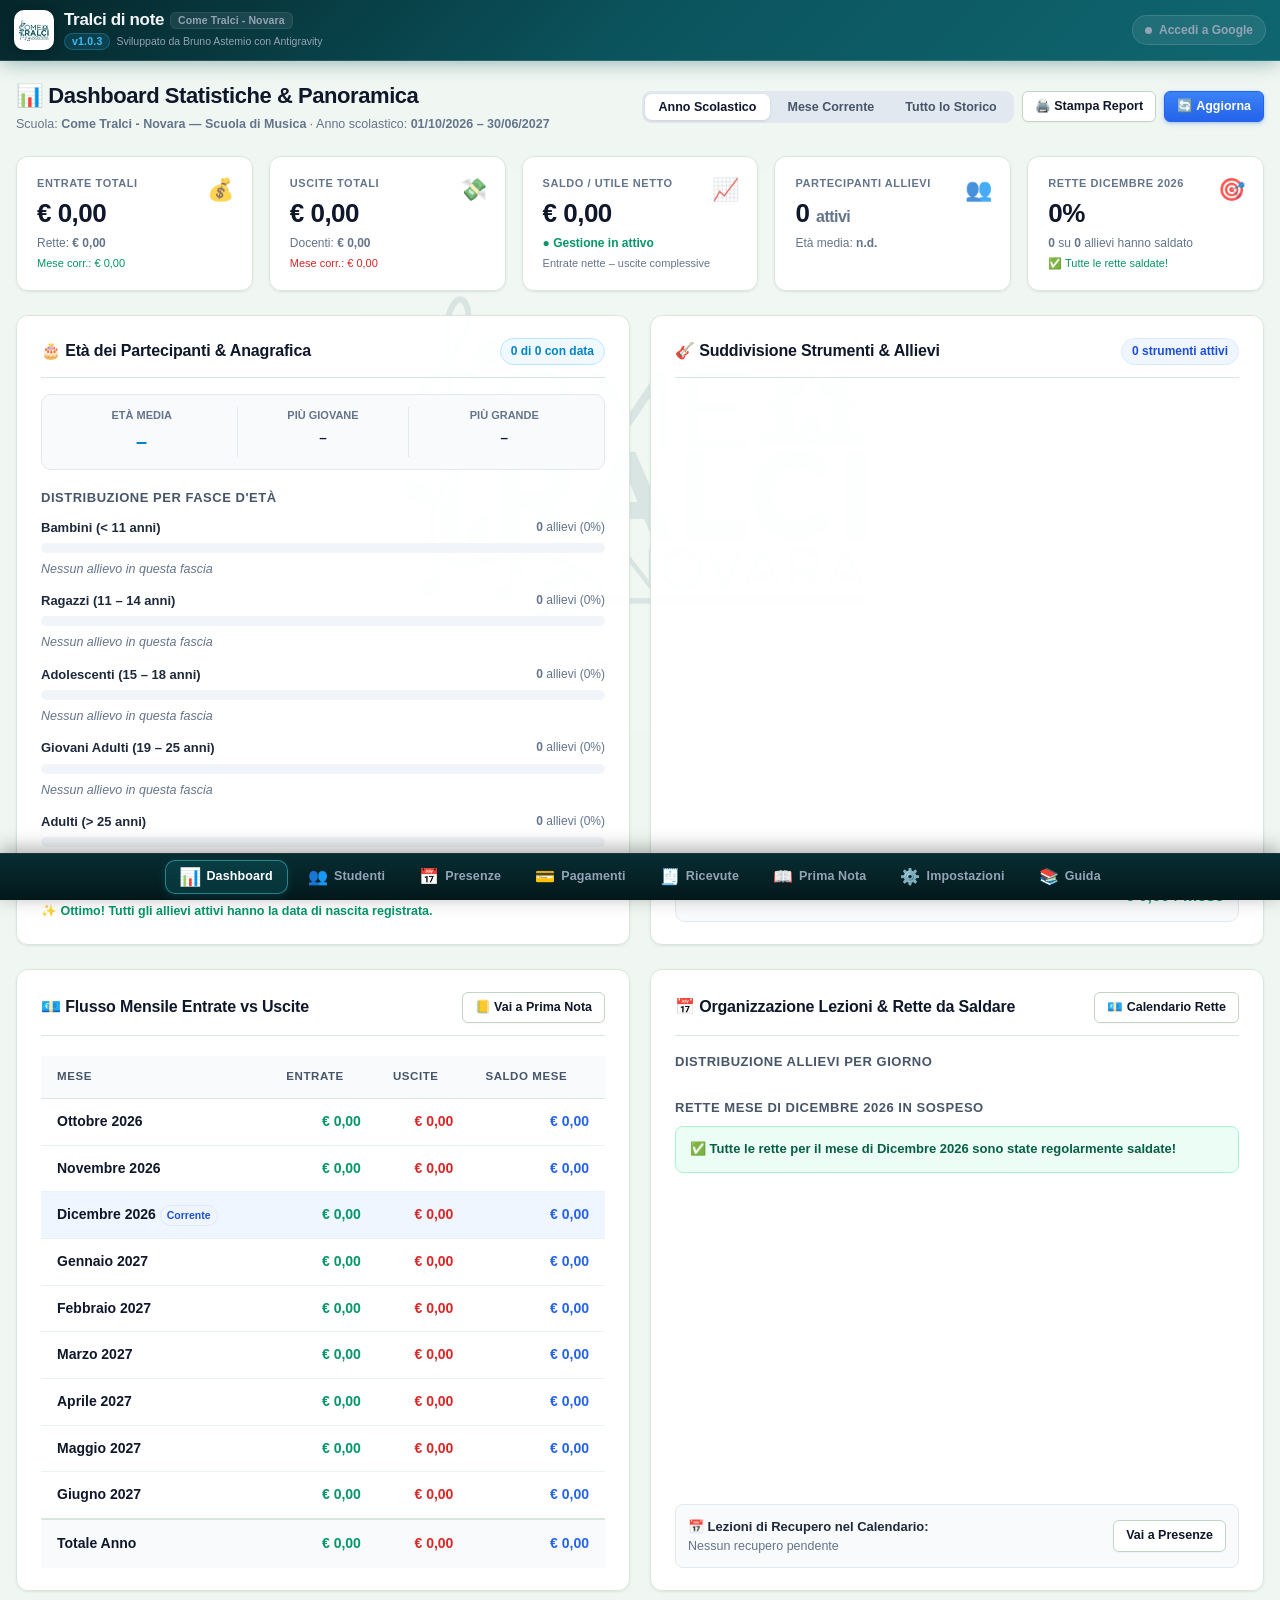
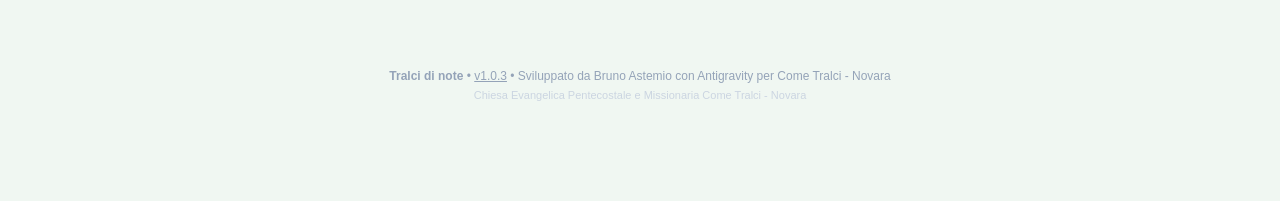
==== commit afdc1077: "Rilascio v3.0: colore testata coordinato al logo (petrolio) e aggiornamento PWA" ====
--- a/src/index.html
+++ b/src/index.html
@@ -6,7 +6,7 @@
   <title>Tralci di note - Come Tralci - Novara</title>
   <link rel="icon" type="image/png" href="icon.png">
   <link rel="manifest" href="manifest.webmanifest">
-  <meta name="theme-color" content="#2563eb">
+  <meta name="theme-color" content="#0b545d">
   <link rel="apple-touch-icon" href="icon-192.png">
   <link rel="stylesheet" href="styles.css">
 </head>
@@ -21,7 +21,7 @@
             <span class="church-badge">Come Tralci - Novara</span>
           </div>
           <div class="meta-row">
-            <span class="version-tag" id="app-version" data-act="show-changelog-modal" title="Clicca per visualizzare il registro versioni (Changelog)">v2.0</span>
+            <span class="version-tag" id="app-version" data-act="show-changelog-modal" title="Clicca per visualizzare il registro versioni (Changelog)">v3.0</span>
             <span class="author-tag">Sviluppato da Bruno Astemio con Antigravity</span>
           </div>
           <div class="subtitle" id="school-name"></div>
@@ -40,7 +40,7 @@
   <main id="view"><p class="loading">Caricamento...</p></main>
 
   <footer class="app-footer">
-    <b>Tralci di note</b> • <span id="footer-version" data-act="show-changelog-modal" title="Clicca per visualizzare il registro versioni (Changelog)" style="cursor:pointer;text-decoration:underline;">v2.0</span> • Sviluppato da Bruno Astemio con Antigravity per Come Tralci - Novara<br>
+    <b>Tralci di note</b> • <span id="footer-version" data-act="show-changelog-modal" title="Clicca per visualizzare il registro versioni (Changelog)" style="cursor:pointer;text-decoration:underline;">v3.0</span> • Sviluppato da Bruno Astemio con Antigravity per Come Tralci - Novara<br>
     <span style="font-size:11px;color:#cbd5e1;">Chiesa Evangelica Pentecostale e Missionaria Come Tralci - Novara</span>
   </footer>
 
--- a/src/styles.css
+++ b/src/styles.css
@@ -8,10 +8,10 @@
   --line: #d8e6db;
   --line-subtle: #e9f2eb;
   --line-strong: #c2d6c6;
-  --primary: #2563eb;
-  --primary-hover: #1d4ed8;
-  --primary-light: #eff6ff;
-  --primary-border: #bfdbfe;
+  --primary: #0b545d;
+  --primary-hover: #08434a;
+  --primary-light: #e8f5f6;
+  --primary-border: #99cfd5;
   --primary-ink: #ffffff;
   --ok: #059669;
   --ok-bg: #ecfdf5;
@@ -84,14 +84,14 @@
    HEADER SUPERIORE COMPATTO & BARRA NAVIGAZIONE INFERIORE (BOTTOM NAV)
    ========================================================================== */
 .top {
-  background: linear-gradient(135deg, #0b1120 0%, #172338 50%, #1e293b 100%);
+  background: linear-gradient(135deg, #05262a 0%, #0b545d 50%, #0f6670 100%);
   color: #fff;
   position: sticky;
   top: 0;
   z-index: 50;
   padding-top: env(safe-area-inset-top, 0px);
-  box-shadow: 0 4px 16px -2px rgba(0, 0, 0, 0.25);
-  border-bottom: 1px solid rgba(255, 255, 255, 0.1);
+  box-shadow: 0 4px 18px -2px rgba(11, 84, 93, 0.4);
+  border-bottom: 1px solid rgba(255, 255, 255, 0.15);
 }
 
 /* Livello Superiore: Brand, Titolo, Versione e Azioni sempre visibili */
@@ -267,7 +267,7 @@
   gap: 2px;
   margin: 0;
   padding: 5px 6px calc(5px + env(safe-area-inset-bottom, 0px));
-  background: linear-gradient(180deg, #0f172a 0%, #07101e 100%);
+  background: linear-gradient(180deg, #072d32 0%, #03181b 100%);
   border-top: 1px solid rgba(255, 255, 255, 0.12);
   box-shadow: 0 -4px 20px rgba(0, 0, 0, 0.35);
   overflow-x: auto;
@@ -318,10 +318,10 @@
 }
 
 .bottom-nav.tabs a.active {
-  background: rgba(37, 99, 235, 0.25);
+  background: rgba(11, 84, 93, 0.45);
   color: #ffffff;
-  border: 1px solid rgba(96, 165, 250, 0.45);
-  box-shadow: 0 2px 10px rgba(37, 99, 235, 0.3);
+  border: 1px solid rgba(69, 193, 205, 0.55);
+  box-shadow: 0 2px 10px rgba(11, 84, 93, 0.45);
   font-weight: 700;
 }
 
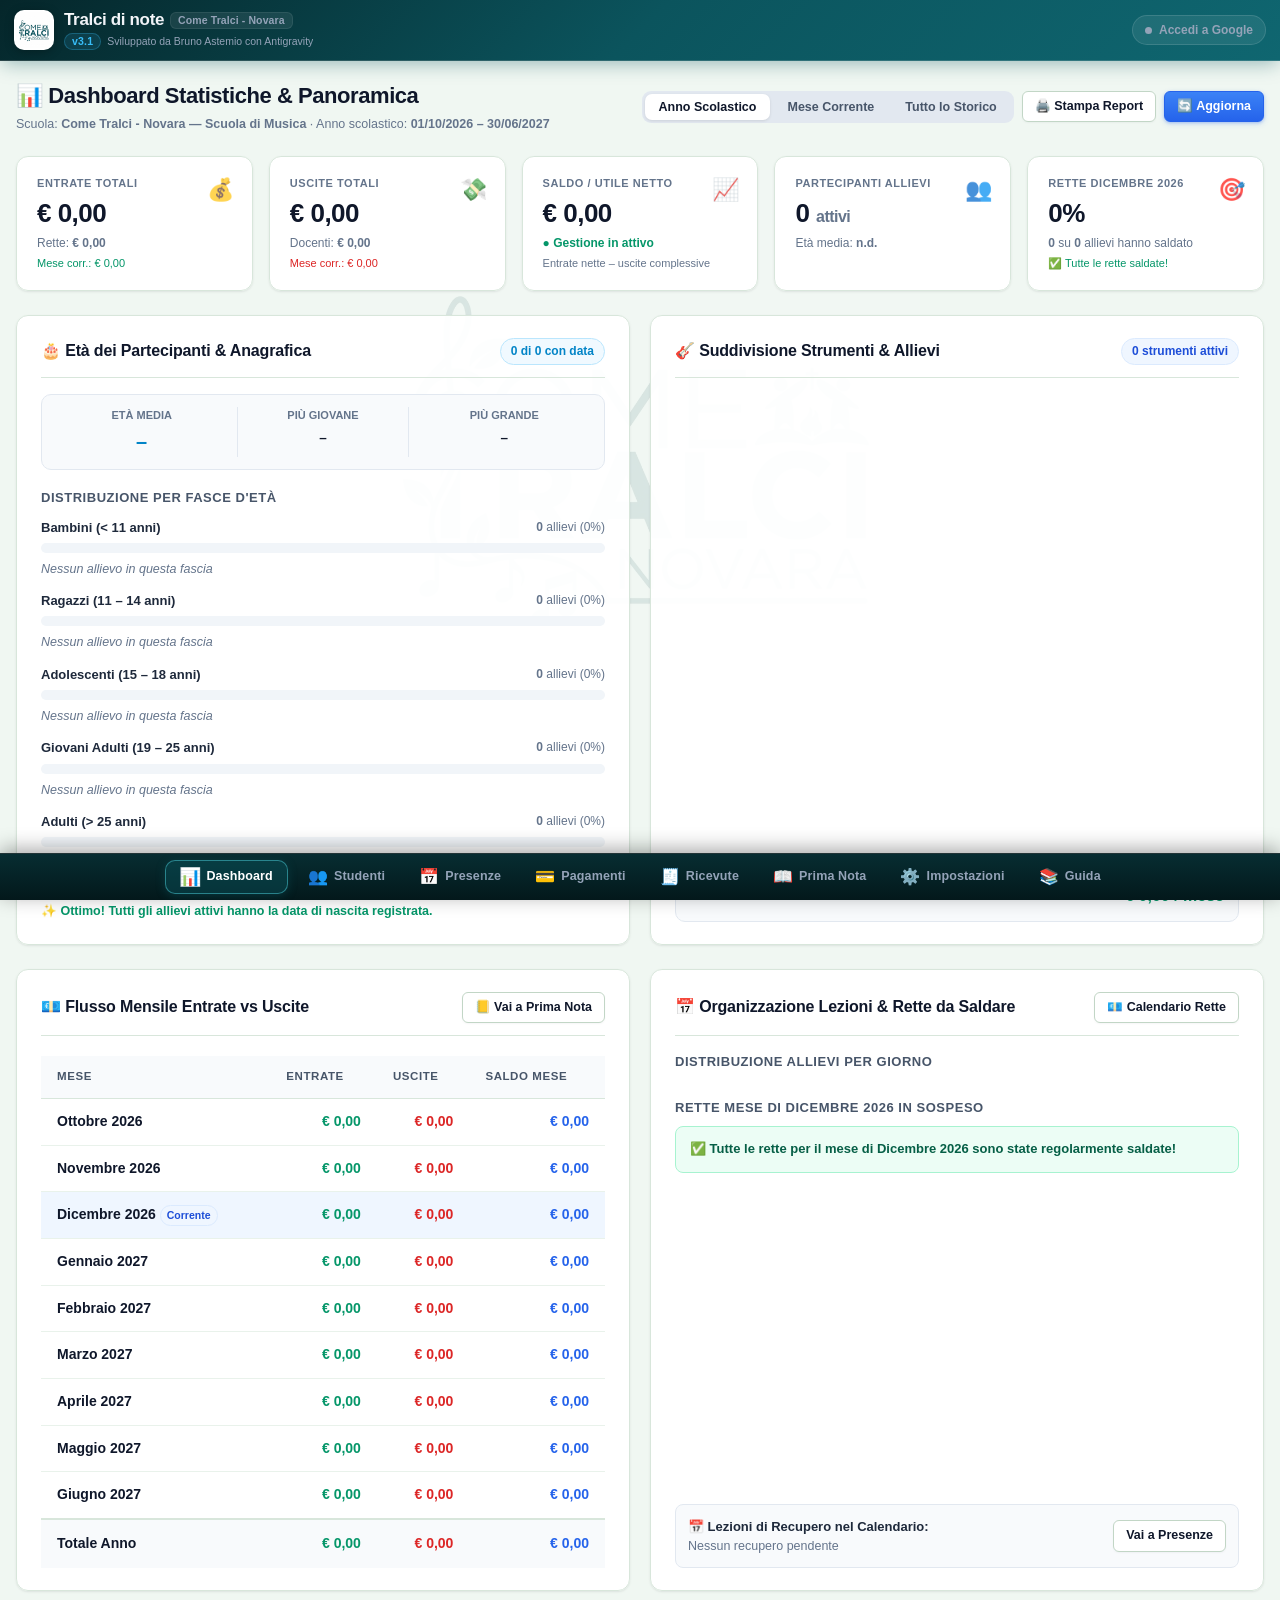
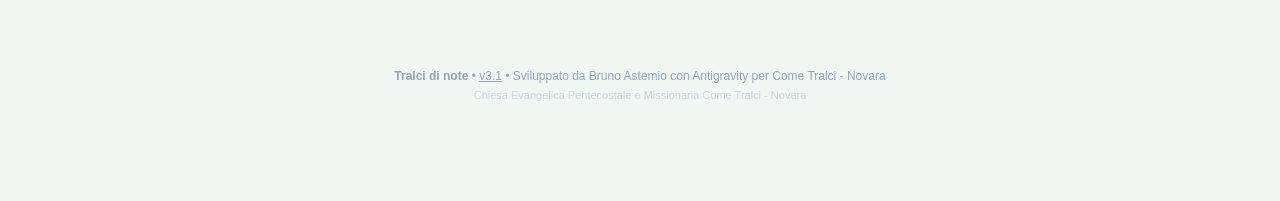
==== commit 2f1b5675: "fix(sync): v3.1 - sincronizzazione automatica all'avvio e fix affidabilità Google Drive" ====
--- a/src/index.html
+++ b/src/index.html
@@ -8,7 +8,7 @@
   <link rel="manifest" href="manifest.webmanifest">
   <meta name="theme-color" content="#0b545d">
   <link rel="apple-touch-icon" href="icon-192.png">
-  <link rel="stylesheet" href="styles.css">
+  <link rel="stylesheet" href="styles.css?v=3.0">
 </head>
 <body>
   <header class="top">
@@ -21,7 +21,7 @@
             <span class="church-badge">Come Tralci - Novara</span>
           </div>
           <div class="meta-row">
-            <span class="version-tag" id="app-version" data-act="show-changelog-modal" title="Clicca per visualizzare il registro versioni (Changelog)">v3.0</span>
+            <span class="version-tag" id="app-version" data-act="show-changelog-modal" title="Clicca per visualizzare il registro versioni (Changelog)">v3.1</span>
             <span class="author-tag">Sviluppato da Bruno Astemio con Antigravity</span>
           </div>
           <div class="subtitle" id="school-name"></div>
@@ -40,7 +40,7 @@
   <main id="view"><p class="loading">Caricamento...</p></main>
 
   <footer class="app-footer">
-    <b>Tralci di note</b> • <span id="footer-version" data-act="show-changelog-modal" title="Clicca per visualizzare il registro versioni (Changelog)" style="cursor:pointer;text-decoration:underline;">v3.0</span> • Sviluppato da Bruno Astemio con Antigravity per Come Tralci - Novara<br>
+    <b>Tralci di note</b> • <span id="footer-version" data-act="show-changelog-modal" title="Clicca per visualizzare il registro versioni (Changelog)" style="cursor:pointer;text-decoration:underline;">v3.1</span> • Sviluppato da Bruno Astemio con Antigravity per Come Tralci - Novara<br>
     <span style="font-size:11px;color:#cbd5e1;">Chiesa Evangelica Pentecostale e Missionaria Come Tralci - Novara</span>
   </footer>
 
@@ -84,10 +84,10 @@
   <div id="toasts"></div>
 
   <!-- Moduli Offline e Bridge Android -->
-  <script src="pwa.js"></script>
-  <script src="printTemplates.js"></script>
-  <script src="driveClient.js"></script>
-  <script src="localDbEngine.js"></script>
-  <script src="app.js"></script>
+  <script src="pwa.js?v=3.0"></script>
+  <script src="printTemplates.js?v=3.0"></script>
+  <script src="driveClient.js?v=3.0"></script>
+  <script src="localDbEngine.js?v=3.0"></script>
+  <script src="app.js?v=3.0"></script>
 </body>
 </html>
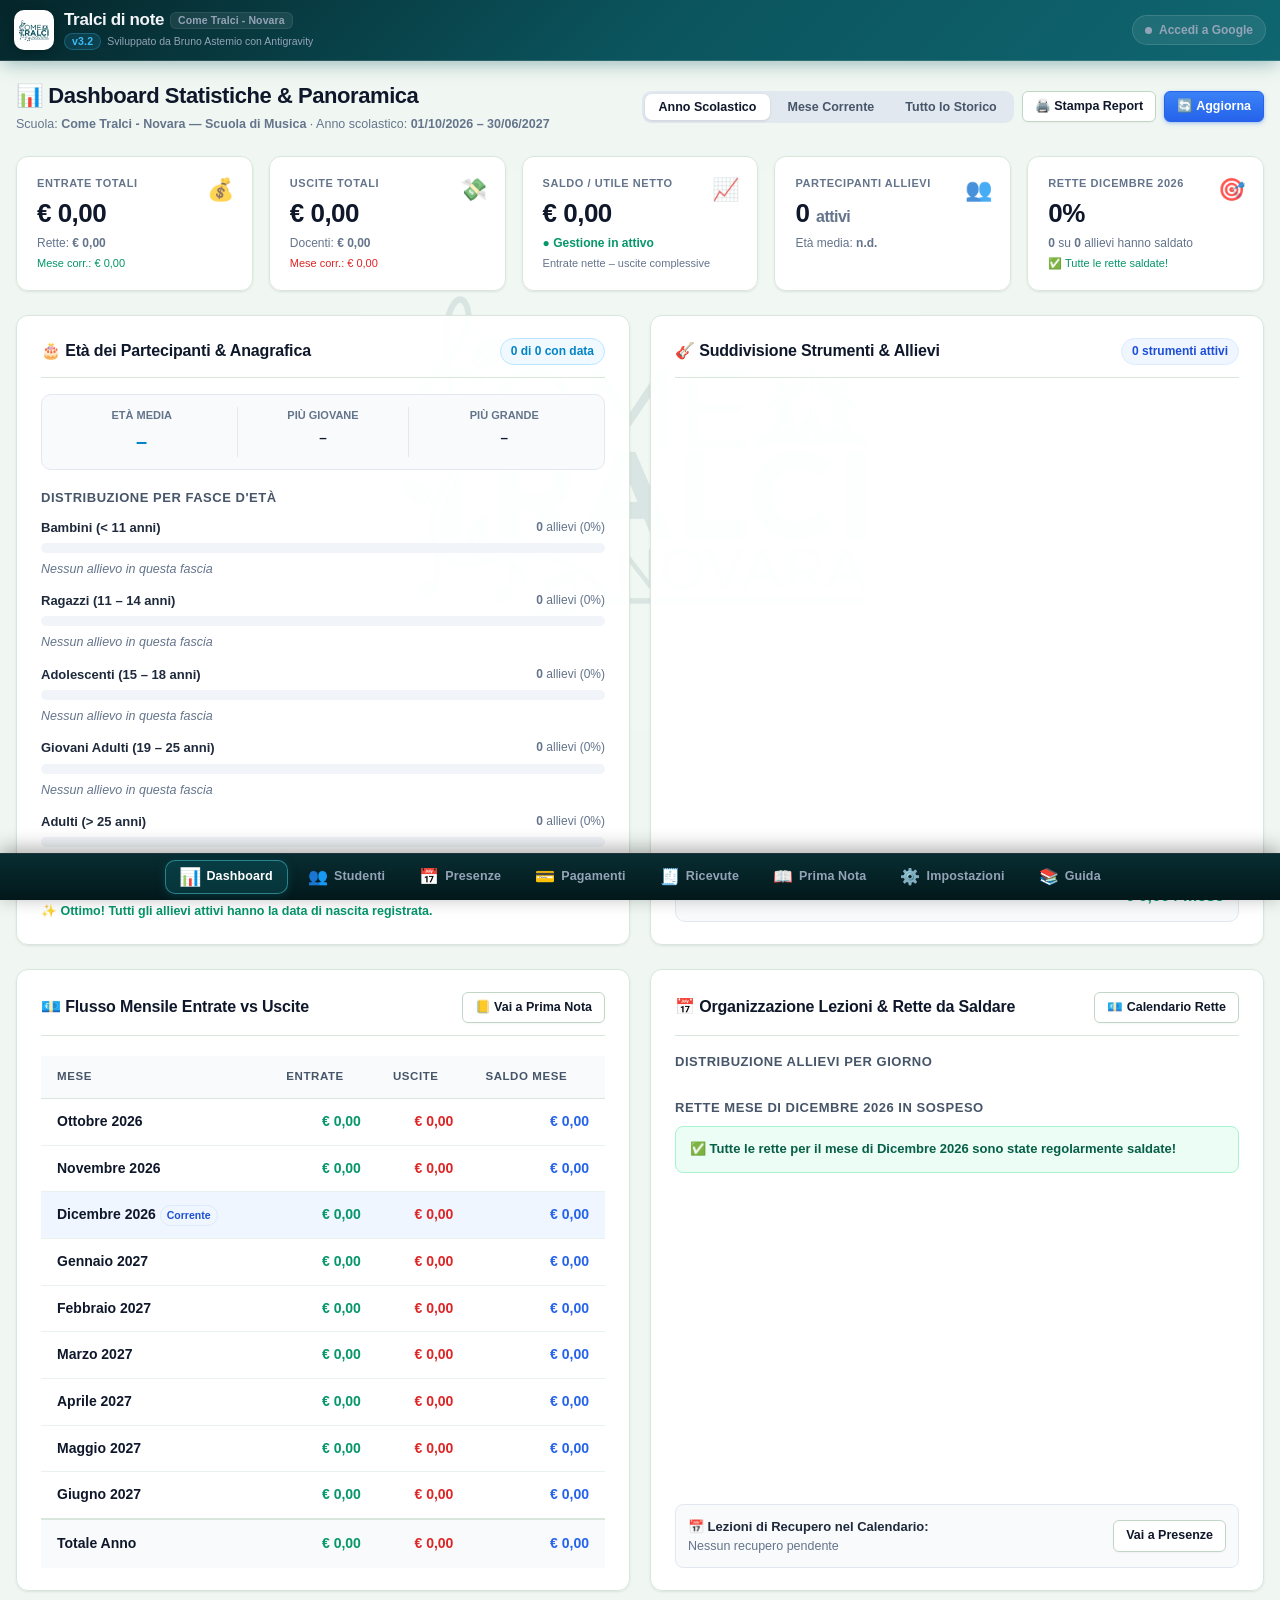
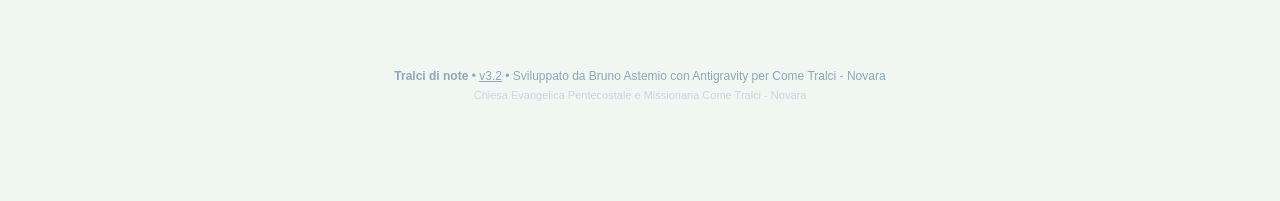
==== commit 546b438d: "feat(pwa): v3.2 - QR Code PWA nei credits e aggiornamento versione" ====
--- a/src/index.html
+++ b/src/index.html
@@ -8,7 +8,7 @@
   <link rel="manifest" href="manifest.webmanifest">
   <meta name="theme-color" content="#0b545d">
   <link rel="apple-touch-icon" href="icon-192.png">
-  <link rel="stylesheet" href="styles.css?v=3.0">
+  <link rel="stylesheet" href="styles.css?v=3.2">
 </head>
 <body>
   <header class="top">
@@ -21,7 +21,7 @@
             <span class="church-badge">Come Tralci - Novara</span>
           </div>
           <div class="meta-row">
-            <span class="version-tag" id="app-version" data-act="show-changelog-modal" title="Clicca per visualizzare il registro versioni (Changelog)">v3.1</span>
+            <span class="version-tag" id="app-version" data-act="show-changelog-modal" title="Clicca per visualizzare il registro versioni (Changelog)">v3.2</span>
             <span class="author-tag">Sviluppato da Bruno Astemio con Antigravity</span>
           </div>
           <div class="subtitle" id="school-name"></div>
@@ -40,7 +40,7 @@
   <main id="view"><p class="loading">Caricamento...</p></main>
 
   <footer class="app-footer">
-    <b>Tralci di note</b> • <span id="footer-version" data-act="show-changelog-modal" title="Clicca per visualizzare il registro versioni (Changelog)" style="cursor:pointer;text-decoration:underline;">v3.1</span> • Sviluppato da Bruno Astemio con Antigravity per Come Tralci - Novara<br>
+    <b>Tralci di note</b> • <span id="footer-version" data-act="show-changelog-modal" title="Clicca per visualizzare il registro versioni (Changelog)" style="cursor:pointer;text-decoration:underline;">v3.2</span> • Sviluppato da Bruno Astemio con Antigravity per Come Tralci - Novara<br>
     <span style="font-size:11px;color:#cbd5e1;">Chiesa Evangelica Pentecostale e Missionaria Come Tralci - Novara</span>
   </footer>
 
@@ -84,10 +84,10 @@
   <div id="toasts"></div>
 
   <!-- Moduli Offline e Bridge Android -->
-  <script src="pwa.js?v=3.0"></script>
-  <script src="printTemplates.js?v=3.0"></script>
-  <script src="driveClient.js?v=3.0"></script>
-  <script src="localDbEngine.js?v=3.0"></script>
-  <script src="app.js?v=3.0"></script>
+  <script src="pwa.js?v=3.2"></script>
+  <script src="printTemplates.js?v=3.2"></script>
+  <script src="driveClient.js?v=3.2"></script>
+  <script src="localDbEngine.js?v=3.2"></script>
+  <script src="app.js?v=3.2"></script>
 </body>
 </html>
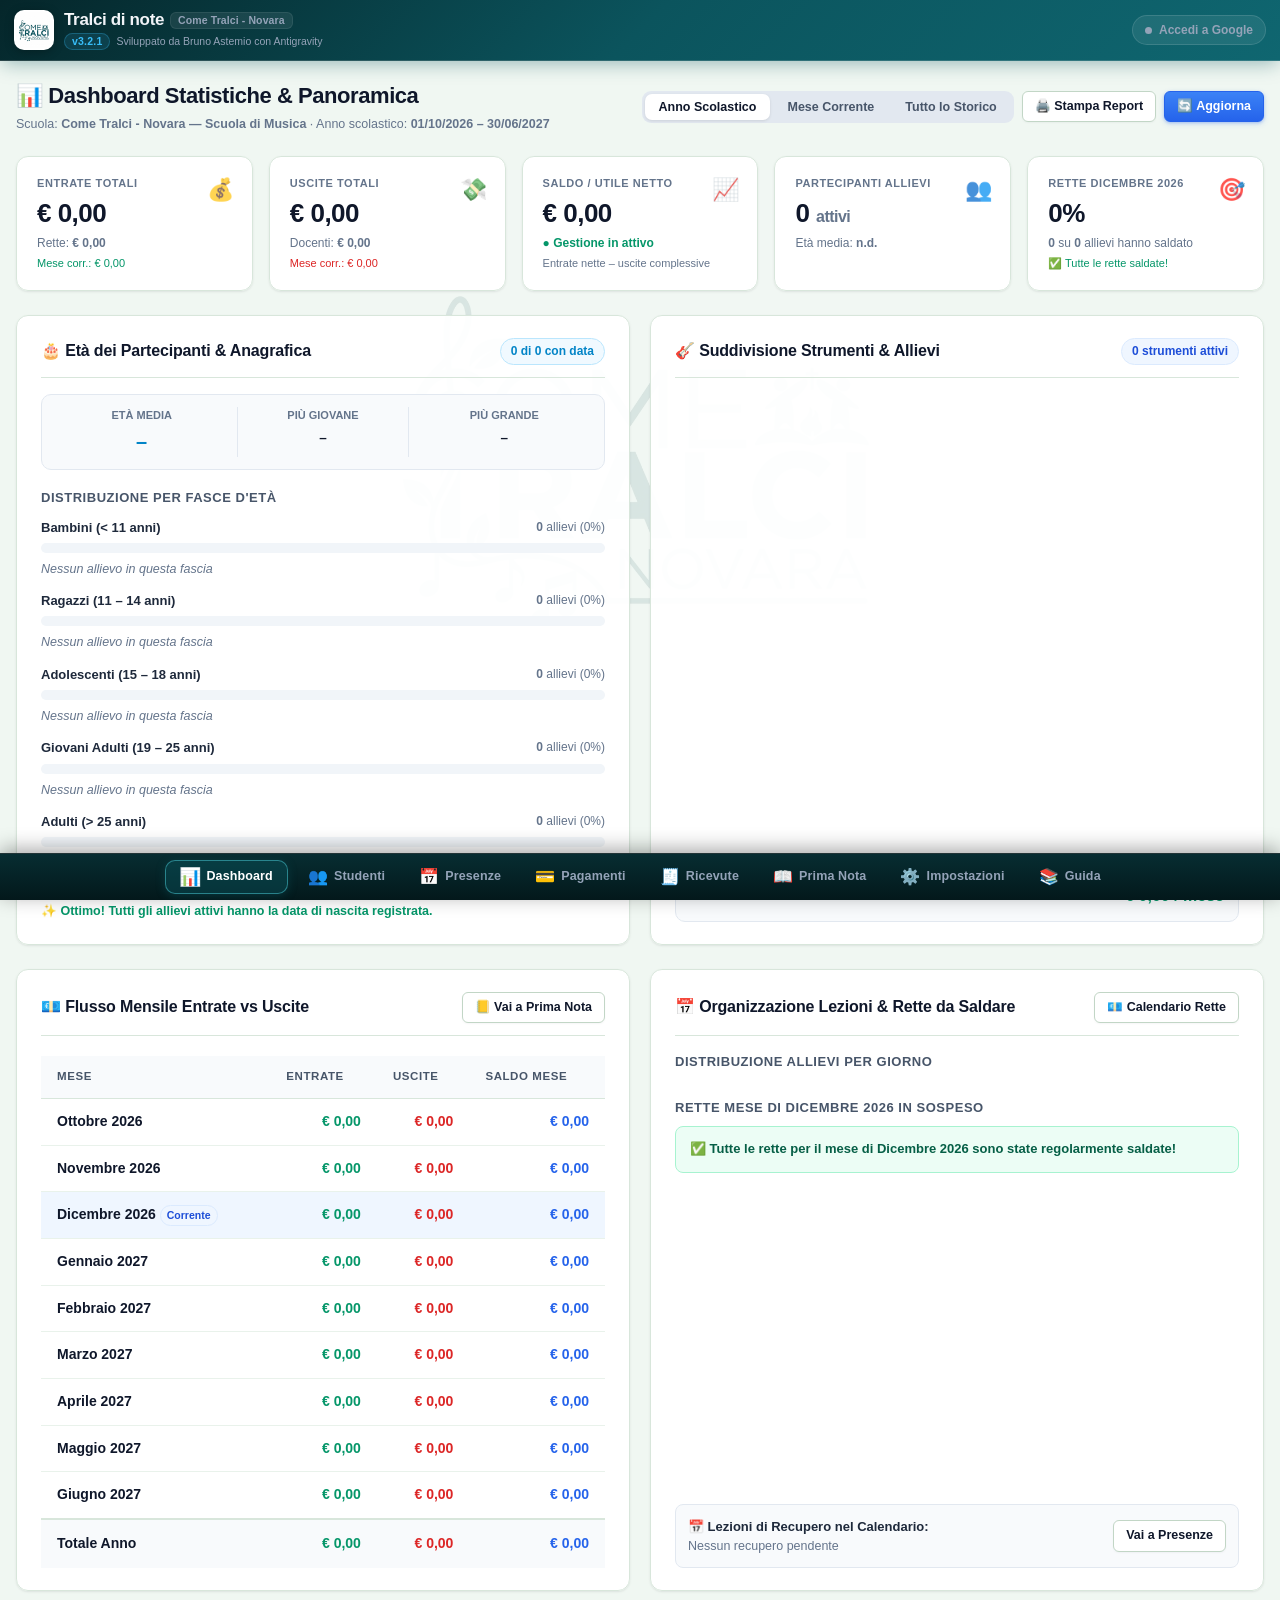
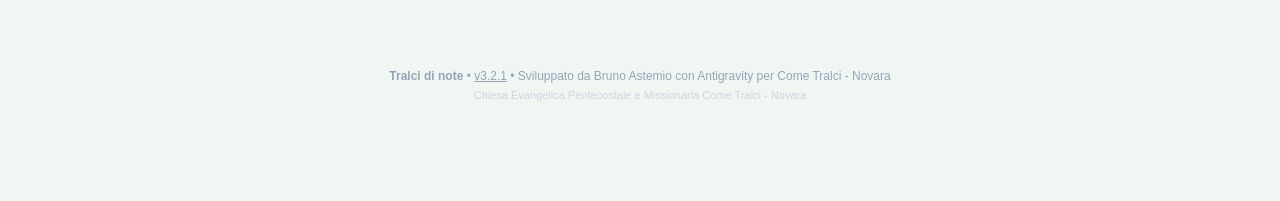
==== commit d300fab8: "fix(orario): v3.2.1 - campo ora standard, ordinamento e aggiornamento foglio presenze" ====
--- a/src/index.html
+++ b/src/index.html
@@ -8,7 +8,7 @@
   <link rel="manifest" href="manifest.webmanifest">
   <meta name="theme-color" content="#0b545d">
   <link rel="apple-touch-icon" href="icon-192.png">
-  <link rel="stylesheet" href="styles.css?v=3.2">
+  <link rel="stylesheet" href="styles.css?v=3.2.1">
 </head>
 <body>
   <header class="top">
@@ -21,7 +21,7 @@
             <span class="church-badge">Come Tralci - Novara</span>
           </div>
           <div class="meta-row">
-            <span class="version-tag" id="app-version" data-act="show-changelog-modal" title="Clicca per visualizzare il registro versioni (Changelog)">v3.2</span>
+            <span class="version-tag" id="app-version" data-act="show-changelog-modal" title="Clicca per visualizzare il registro versioni (Changelog)">v3.2.1</span>
             <span class="author-tag">Sviluppato da Bruno Astemio con Antigravity</span>
           </div>
           <div class="subtitle" id="school-name"></div>
@@ -40,7 +40,7 @@
   <main id="view"><p class="loading">Caricamento...</p></main>
 
   <footer class="app-footer">
-    <b>Tralci di note</b> • <span id="footer-version" data-act="show-changelog-modal" title="Clicca per visualizzare il registro versioni (Changelog)" style="cursor:pointer;text-decoration:underline;">v3.2</span> • Sviluppato da Bruno Astemio con Antigravity per Come Tralci - Novara<br>
+    <b>Tralci di note</b> • <span id="footer-version" data-act="show-changelog-modal" title="Clicca per visualizzare il registro versioni (Changelog)" style="cursor:pointer;text-decoration:underline;">v3.2.1</span> • Sviluppato da Bruno Astemio con Antigravity per Come Tralci - Novara<br>
     <span style="font-size:11px;color:#cbd5e1;">Chiesa Evangelica Pentecostale e Missionaria Come Tralci - Novara</span>
   </footer>
 
@@ -84,10 +84,10 @@
   <div id="toasts"></div>
 
   <!-- Moduli Offline e Bridge Android -->
-  <script src="pwa.js?v=3.2"></script>
-  <script src="printTemplates.js?v=3.2"></script>
-  <script src="driveClient.js?v=3.2"></script>
-  <script src="localDbEngine.js?v=3.2"></script>
-  <script src="app.js?v=3.2"></script>
+  <script src="pwa.js?v=3.2.1"></script>
+  <script src="printTemplates.js?v=3.2.1"></script>
+  <script src="driveClient.js?v=3.2.1"></script>
+  <script src="localDbEngine.js?v=3.2.1"></script>
+  <script src="app.js?v=3.2.1"></script>
 </body>
 </html>
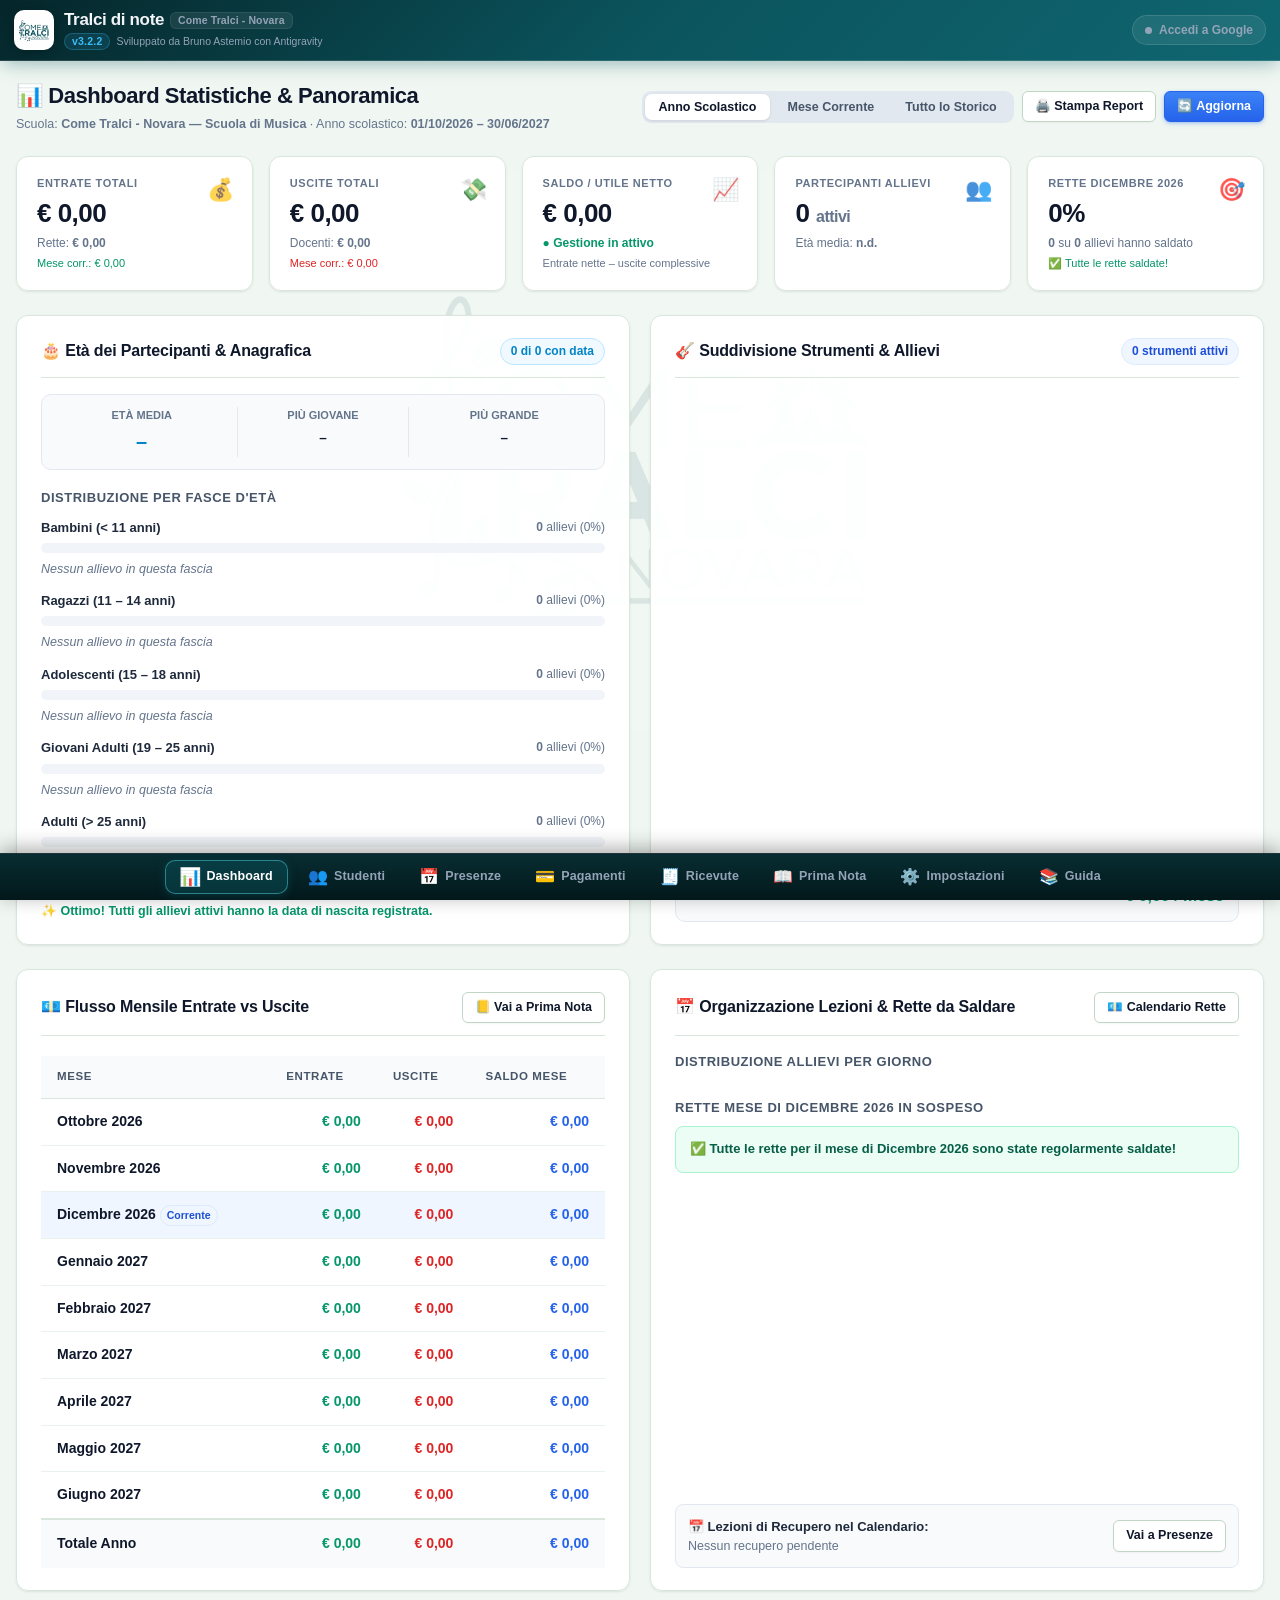
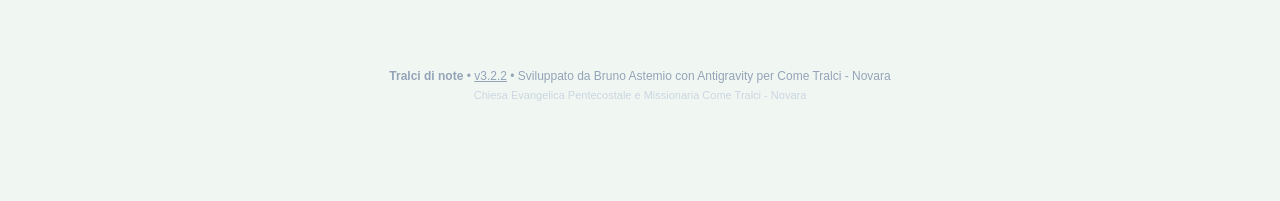
==== commit ef5bf733: "fix(print): v3.2.2 - stampa badge REC e orario nei recuperi sullo stesso giorno" ====
--- a/src/index.html
+++ b/src/index.html
@@ -8,7 +8,7 @@
   <link rel="manifest" href="manifest.webmanifest">
   <meta name="theme-color" content="#0b545d">
   <link rel="apple-touch-icon" href="icon-192.png">
-  <link rel="stylesheet" href="styles.css?v=3.2.1">
+  <link rel="stylesheet" href="styles.css?v=3.2.2">
 </head>
 <body>
   <header class="top">
@@ -21,7 +21,7 @@
             <span class="church-badge">Come Tralci - Novara</span>
           </div>
           <div class="meta-row">
-            <span class="version-tag" id="app-version" data-act="show-changelog-modal" title="Clicca per visualizzare il registro versioni (Changelog)">v3.2.1</span>
+            <span class="version-tag" id="app-version" data-act="show-changelog-modal" title="Clicca per visualizzare il registro versioni (Changelog)">v3.2.2</span>
             <span class="author-tag">Sviluppato da Bruno Astemio con Antigravity</span>
           </div>
           <div class="subtitle" id="school-name"></div>
@@ -40,7 +40,7 @@
   <main id="view"><p class="loading">Caricamento...</p></main>
 
   <footer class="app-footer">
-    <b>Tralci di note</b> • <span id="footer-version" data-act="show-changelog-modal" title="Clicca per visualizzare il registro versioni (Changelog)" style="cursor:pointer;text-decoration:underline;">v3.2.1</span> • Sviluppato da Bruno Astemio con Antigravity per Come Tralci - Novara<br>
+    <b>Tralci di note</b> • <span id="footer-version" data-act="show-changelog-modal" title="Clicca per visualizzare il registro versioni (Changelog)" style="cursor:pointer;text-decoration:underline;">v3.2.2</span> • Sviluppato da Bruno Astemio con Antigravity per Come Tralci - Novara<br>
     <span style="font-size:11px;color:#cbd5e1;">Chiesa Evangelica Pentecostale e Missionaria Come Tralci - Novara</span>
   </footer>
 
@@ -84,10 +84,10 @@
   <div id="toasts"></div>
 
   <!-- Moduli Offline e Bridge Android -->
-  <script src="pwa.js?v=3.2.1"></script>
-  <script src="printTemplates.js?v=3.2.1"></script>
-  <script src="driveClient.js?v=3.2.1"></script>
-  <script src="localDbEngine.js?v=3.2.1"></script>
-  <script src="app.js?v=3.2.1"></script>
+  <script src="pwa.js?v=3.2.2"></script>
+  <script src="printTemplates.js?v=3.2.2"></script>
+  <script src="driveClient.js?v=3.2.2"></script>
+  <script src="localDbEngine.js?v=3.2.2"></script>
+  <script src="app.js?v=3.2.2"></script>
 </body>
 </html>
